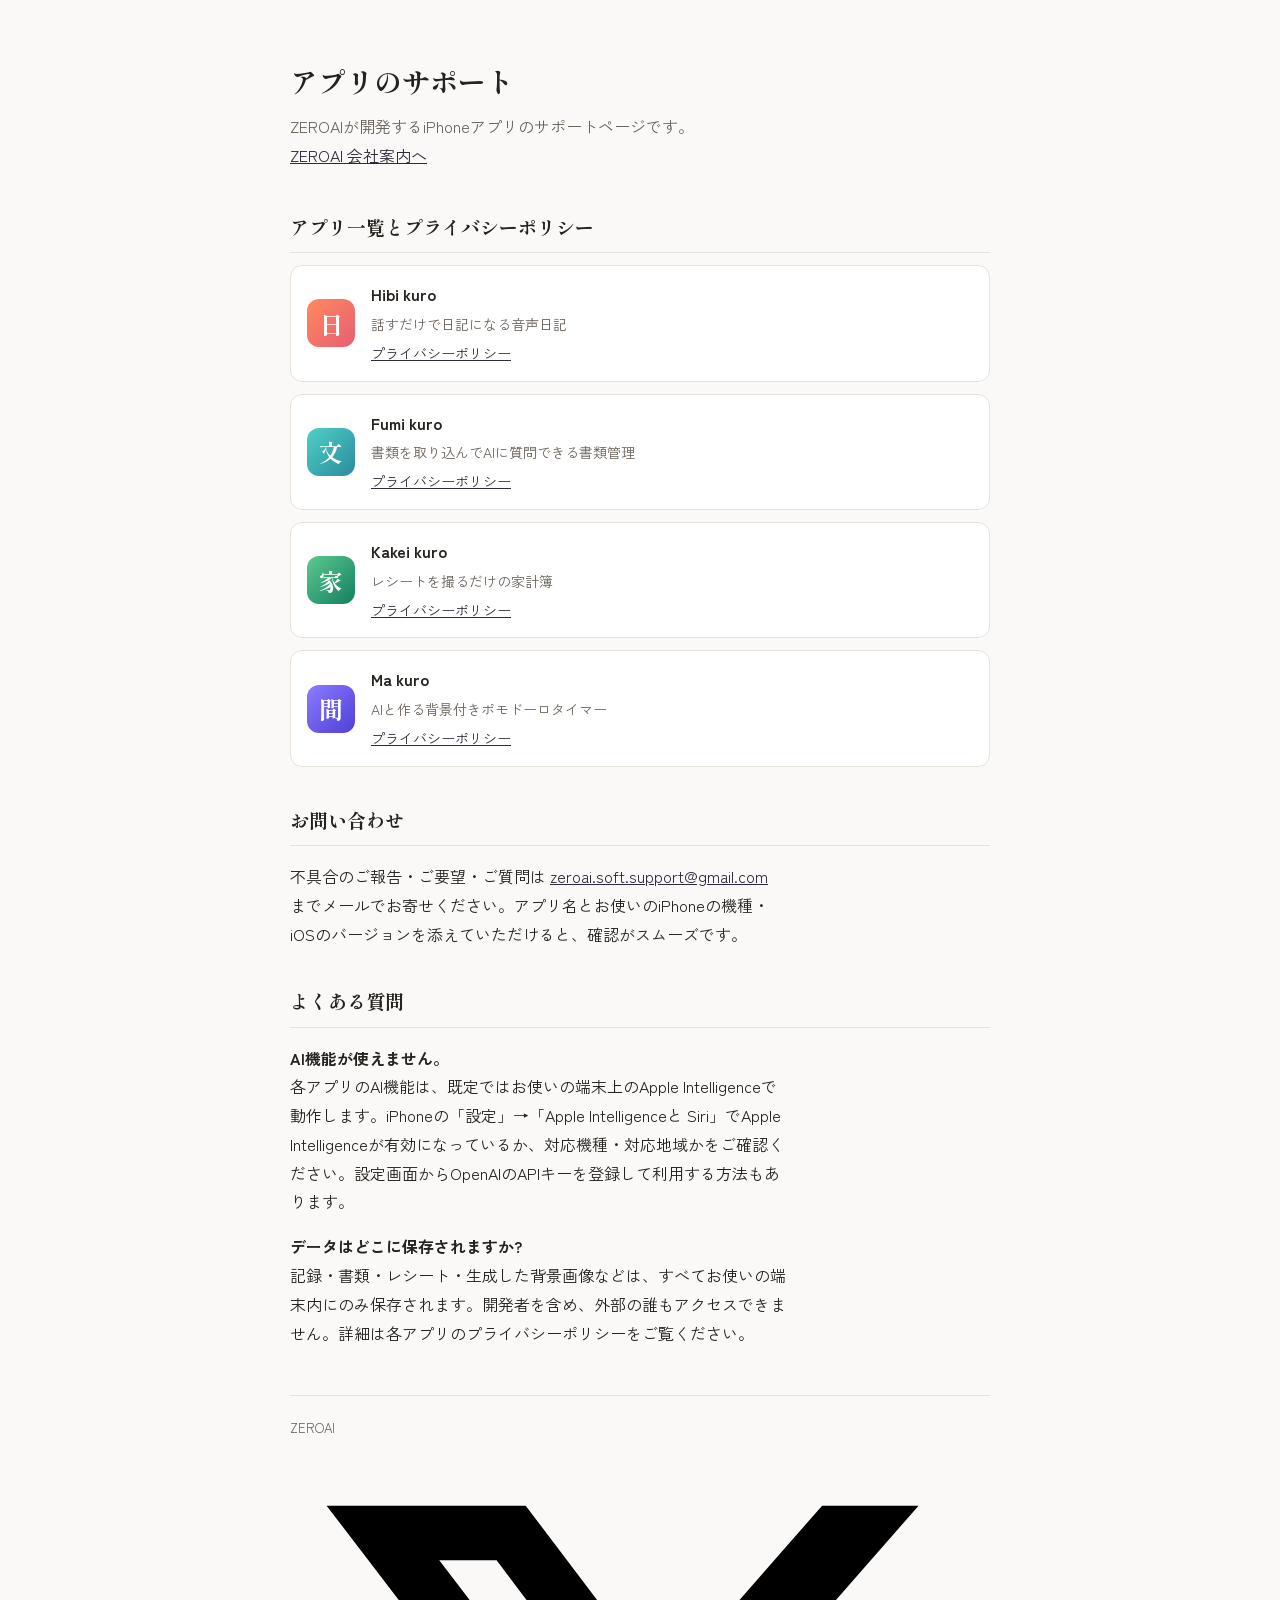
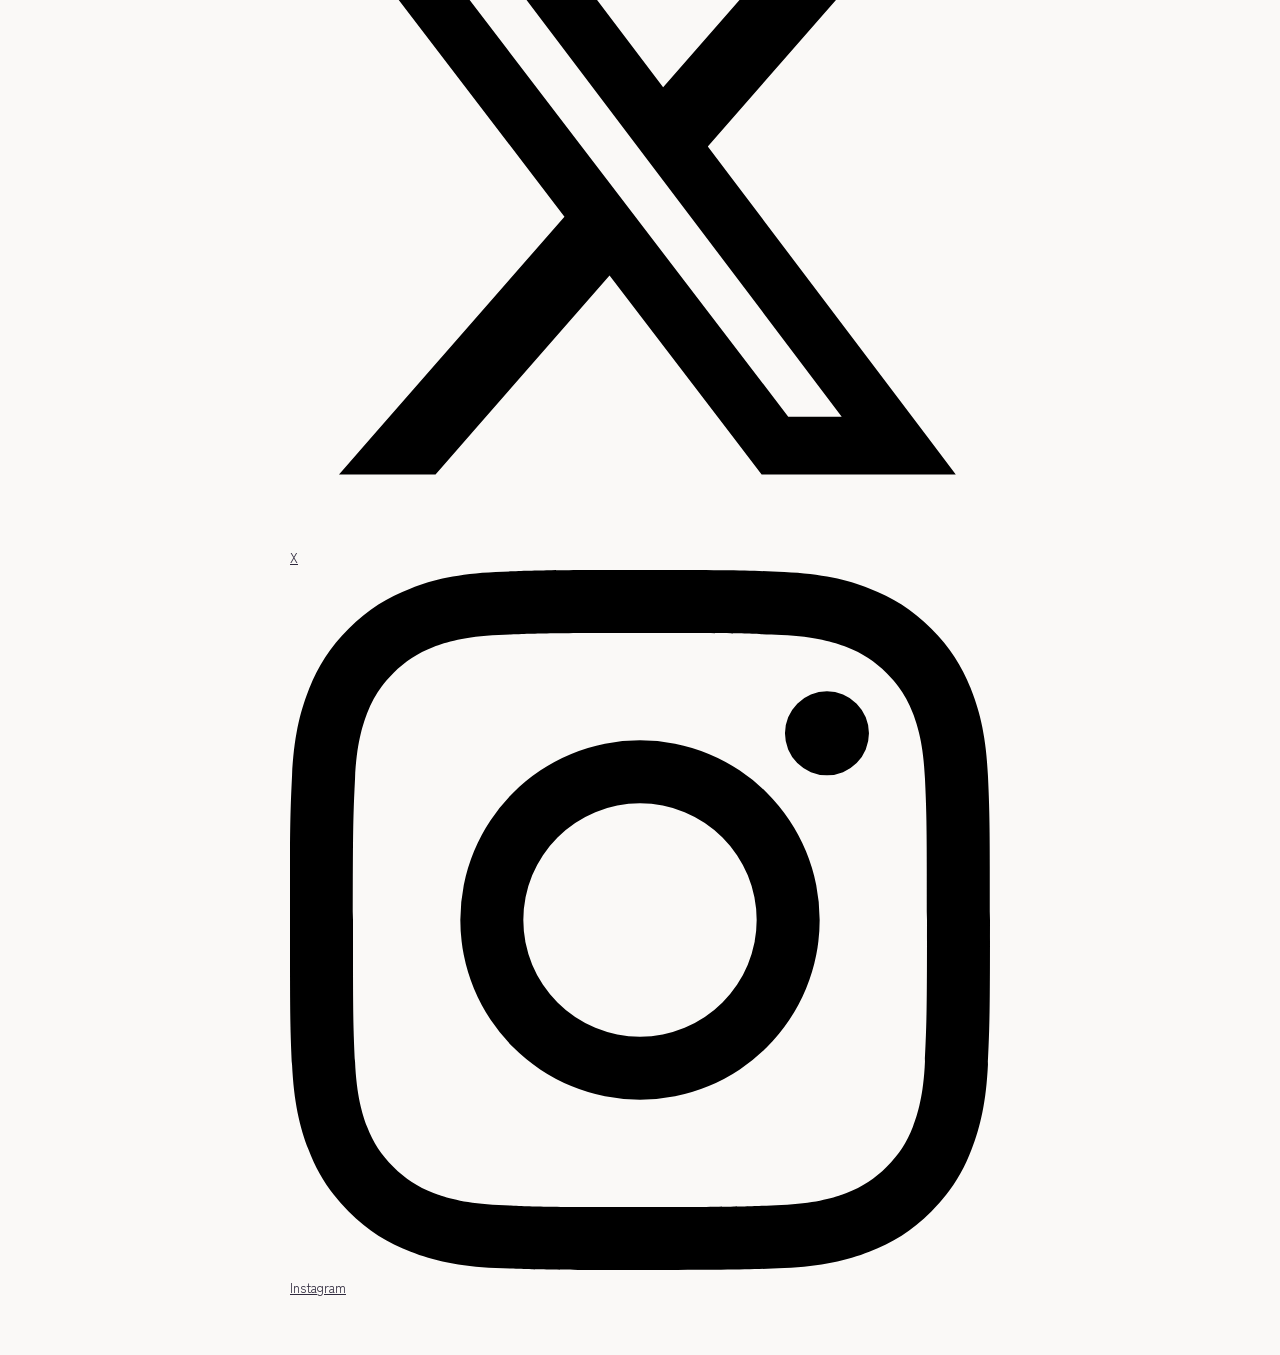
==== apps/index.html @ de8268ea "サイト: Instagram のハンドルを zeroaiinfo に修正 社名の綴り違い(zaro→zero)をオーナーが修正したため追随。  Co-Authored-By: Claude Opus " ====
<!DOCTYPE html>
<html lang="ja">
<head>
<meta charset="utf-8">
<meta name="viewport" content="width=device-width,initial-scale=1">
<title>ZEROAI アプリサポート</title>
<meta name="description" content="zeroaiが開発するiPhoneアプリ(Hibi / Fumi / Kakei / Ma)のサポートとプライバシーポリシー">
<link rel="stylesheet" href="https://fonts.googleapis.com/css2?family=Shippori+Mincho:wght@500;700&family=Zen+Kaku+Gothic+New:wght@400;500;700&display=swap">
<style>
  :root {
    --bg: #faf9f7; --surface: #fff; --text: #26231f; --muted: #6b645c; --border: #e6e1da; --accent: #2f2a3d;
  }
  @media (prefers-color-scheme: dark) {
    :root { --bg: #171512; --surface: #201d19; --text: #f0ebe4; --muted: #b3aaa0; --border: #37302a; --accent: #d8d0f5; }
  }
  * { box-sizing: border-box; }
  body { margin: 0; background: var(--bg); color: var(--text); font-family: "Zen Kaku Gothic New", "Hiragino Sans", sans-serif; line-height: 1.8; padding-inline: 20px; padding-block: 56px; }
  .page { max-width: 700px; margin-inline: auto; }
  h1 { font-family: "Shippori Mincho", serif; font-size: 28px; margin: 0 0 6px; }
  .lede { color: var(--muted); margin: 0 0 40px; }
  h2 { font-family: "Shippori Mincho", serif; font-size: 19px; margin: 36px 0 12px; padding-bottom: 8px; border-bottom: 1px solid var(--border); }
  .apps { display: grid; gap: 12px; }
  .app { display: flex; align-items: center; gap: 16px; background: var(--surface); border: 1px solid var(--border); border-radius: 12px; padding: 14px 16px; }
  .badge { flex: none; width: 48px; height: 48px; border-radius: 12px; display: flex; align-items: center; justify-content: center; color: #fff; font-family: "Shippori Mincho", serif; font-size: 24px; font-weight: 700; }
  .app strong { display: block; }
  .app span { color: var(--muted); font-size: 14px; }
  .app a { color: var(--accent); font-size: 14px; }
  p { max-width: 62ch; }
  a { color: var(--accent); }
  footer { margin-top: 48px; padding-top: 20px; border-top: 1px solid var(--border); color: var(--muted); font-size: 13px; }
</style>
</head>
<body>
<div class="page">
  <h1>アプリのサポート</h1>
  <p class="lede">ZEROAIが開発するiPhoneアプリのサポートページです。<br><a href="../">ZEROAI 会社案内へ</a></p>

  <h2>アプリ一覧とプライバシーポリシー</h2>
  <div class="apps">
    <div class="app"><div class="badge" style="background:linear-gradient(135deg,#ff8a5c,#e85d75)">日</div><div><strong>Hibi kuro</strong><span>話すだけで日記になる音声日記</span><br><a href="../hibi/privacy.html">プライバシーポリシー</a></div></div>
    <div class="app"><div class="badge" style="background:linear-gradient(135deg,#4fd1c5,#2b8a9e)">文</div><div><strong>Fumi kuro</strong><span>書類を取り込んでAIに質問できる書類管理</span><br><a href="../fumi/privacy.html">プライバシーポリシー</a></div></div>
    <div class="app"><div class="badge" style="background:linear-gradient(135deg,#5ec98f,#127f5f)">家</div><div><strong>Kakei kuro</strong><span>レシートを撮るだけの家計簿</span><br><a href="../kakei/privacy.html">プライバシーポリシー</a></div></div>
    <div class="app"><div class="badge" style="background:linear-gradient(135deg,#8b7cff,#4f3fd6)">間</div><div><strong>Ma kuro</strong><span>AIと作る背景付きポモドーロタイマー</span><br><a href="../ma/privacy.html">プライバシーポリシー</a></div></div>
  </div>

  <h2>お問い合わせ</h2>
  <p>不具合のご報告・ご要望・ご質問は <a href="mailto:zeroai.soft.support@gmail.com">zeroai.soft.support@gmail.com</a> までメールでお寄せください。アプリ名とお使いのiPhoneの機種・iOSのバージョンを添えていただけると、確認がスムーズです。</p>

  <h2>よくある質問</h2>
  <p><strong>AI機能が使えません。</strong><br>各アプリのAI機能は、既定ではお使いの端末上のApple Intelligenceで動作します。iPhoneの「設定」→「Apple Intelligenceと Siri」でApple Intelligenceが有効になっているか、対応機種・対応地域かをご確認ください。設定画面からOpenAIのAPIキーを登録して利用する方法もあります。</p>
  <p><strong>データはどこに保存されますか?</strong><br>記録・書類・レシート・生成した背景画像などは、すべてお使いの端末内にのみ保存されます。開発者を含め、外部の誰もアクセスできません。詳細は各アプリのプライバシーポリシーをご覧ください。</p>

  <footer class="site">
    <span>ZEROAI</span>
    <span class="social">
      <a href="https://x.com/ZEROAIWEB" target="_blank" rel="me noopener" aria-label="ZEROAI の X">
        <svg viewBox="0 0 24 24" aria-hidden="true"><path d="M18.244 2.25h3.308l-7.227 8.26 8.502 11.24H16.17l-5.214-6.817L4.99 21.75H1.68l7.73-8.835L1.254 2.25H8.08l4.713 6.231zm-1.161 17.52h1.833L7.084 4.126H5.117z"/></svg>
        X
      </a>
      <a href="https://www.instagram.com/zeroaiinfo/" target="_blank" rel="me noopener" aria-label="ZEROAI の Instagram">
        <svg viewBox="0 0 24 24" aria-hidden="true"><path d="M12 2.16c3.2 0 3.58.01 4.85.07 1.17.05 1.8.25 2.23.41.56.22.96.48 1.38.9.42.42.68.82.9 1.38.16.42.36 1.06.41 2.23.06 1.27.07 1.65.07 4.85s-.01 3.58-.07 4.85c-.05 1.17-.25 1.8-.41 2.23-.22.56-.48.96-.9 1.38-.42.42-.82.68-1.38.9-.42.16-1.06.36-2.23.41-1.27.06-1.65.07-4.85.07s-3.58-.01-4.85-.07c-1.17-.05-1.8-.25-2.23-.41-.56-.22-.96-.48-1.38-.9-.42-.42-.68-.82-.9-1.38-.16-.42-.36-1.06-.41-2.23C2.17 15.58 2.16 15.2 2.16 12s.01-3.58.07-4.85c.05-1.17.25-1.8.41-2.23.22-.56.48-.96.9-1.38.42-.42.82-.68 1.38-.9.42-.16 1.06-.36 2.23-.41C8.42 2.17 8.8 2.16 12 2.16M12 0C8.74 0 8.33.01 7.05.07 5.78.13 4.9.33 4.14.63c-.79.3-1.46.71-2.13 1.38C1.34 2.68.93 3.35.63 4.14.33 4.9.13 5.78.07 7.05.01 8.33 0 8.74 0 12s.01 3.67.07 4.95c.06 1.27.26 2.15.56 2.91.3.79.71 1.46 1.38 2.13.67.67 1.34 1.08 2.13 1.38.76.3 1.64.5 2.91.56C8.33 23.99 8.74 24 12 24s3.67-.01 4.95-.07c1.27-.06 2.15-.26 2.91-.56.79-.3 1.46-.71 2.13-1.38.67-.67 1.08-1.34 1.38-2.13.3-.76.5-1.64.56-2.91.06-1.28.07-1.69.07-4.95s-.01-3.67-.07-4.95c-.06-1.27-.26-2.15-.56-2.91-.3-.79-.71-1.46-1.38-2.13C21.32 1.34 20.65.93 19.86.63c-.76-.3-1.64-.5-2.91-.56C15.67.01 15.26 0 12 0m0 5.84a6.16 6.16 0 1 0 0 12.32 6.16 6.16 0 0 0 0-12.32m0 10.16a4 4 0 1 1 0-8 4 4 0 0 1 0 8m7.85-10.4a1.44 1.44 0 1 1-2.88 0 1.44 1.44 0 0 1 2.88 0"/></svg>
        Instagram
      </a>
    </span>
  </footer>
</div>
</body>
</html>
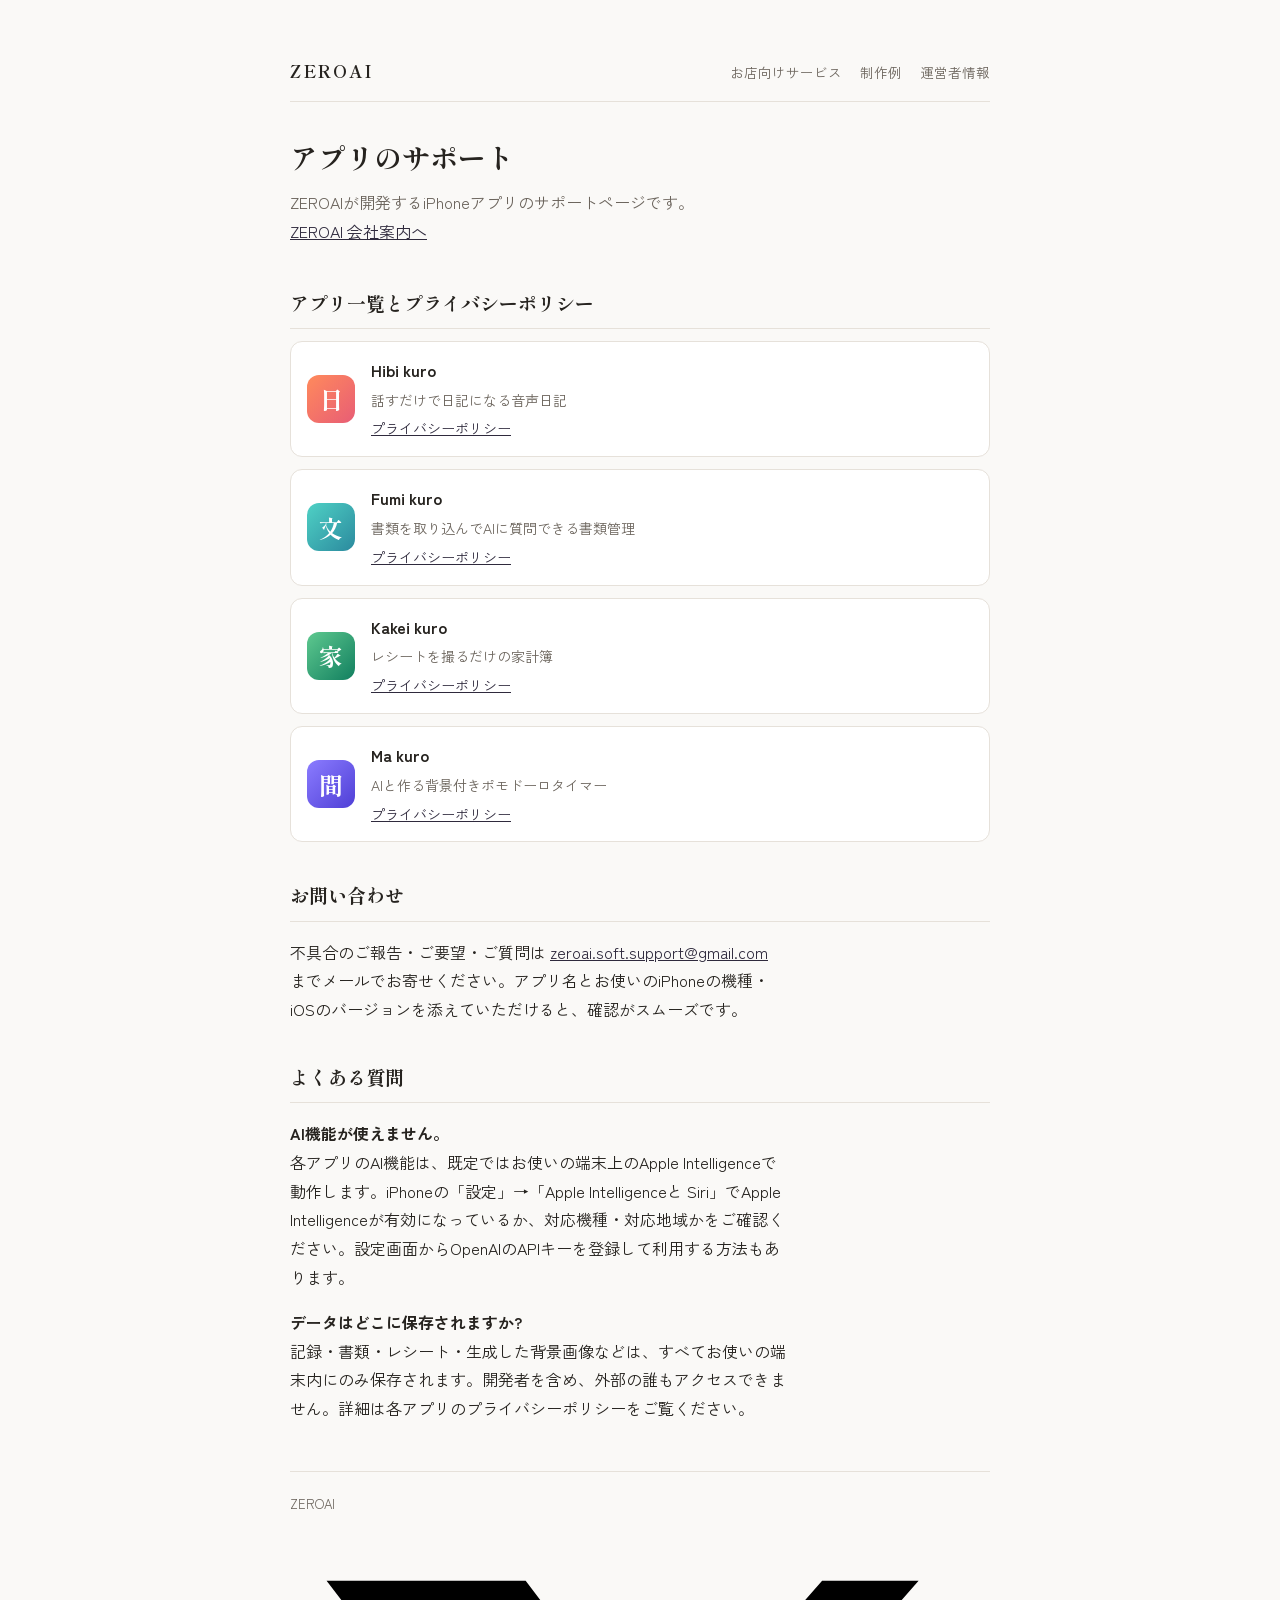
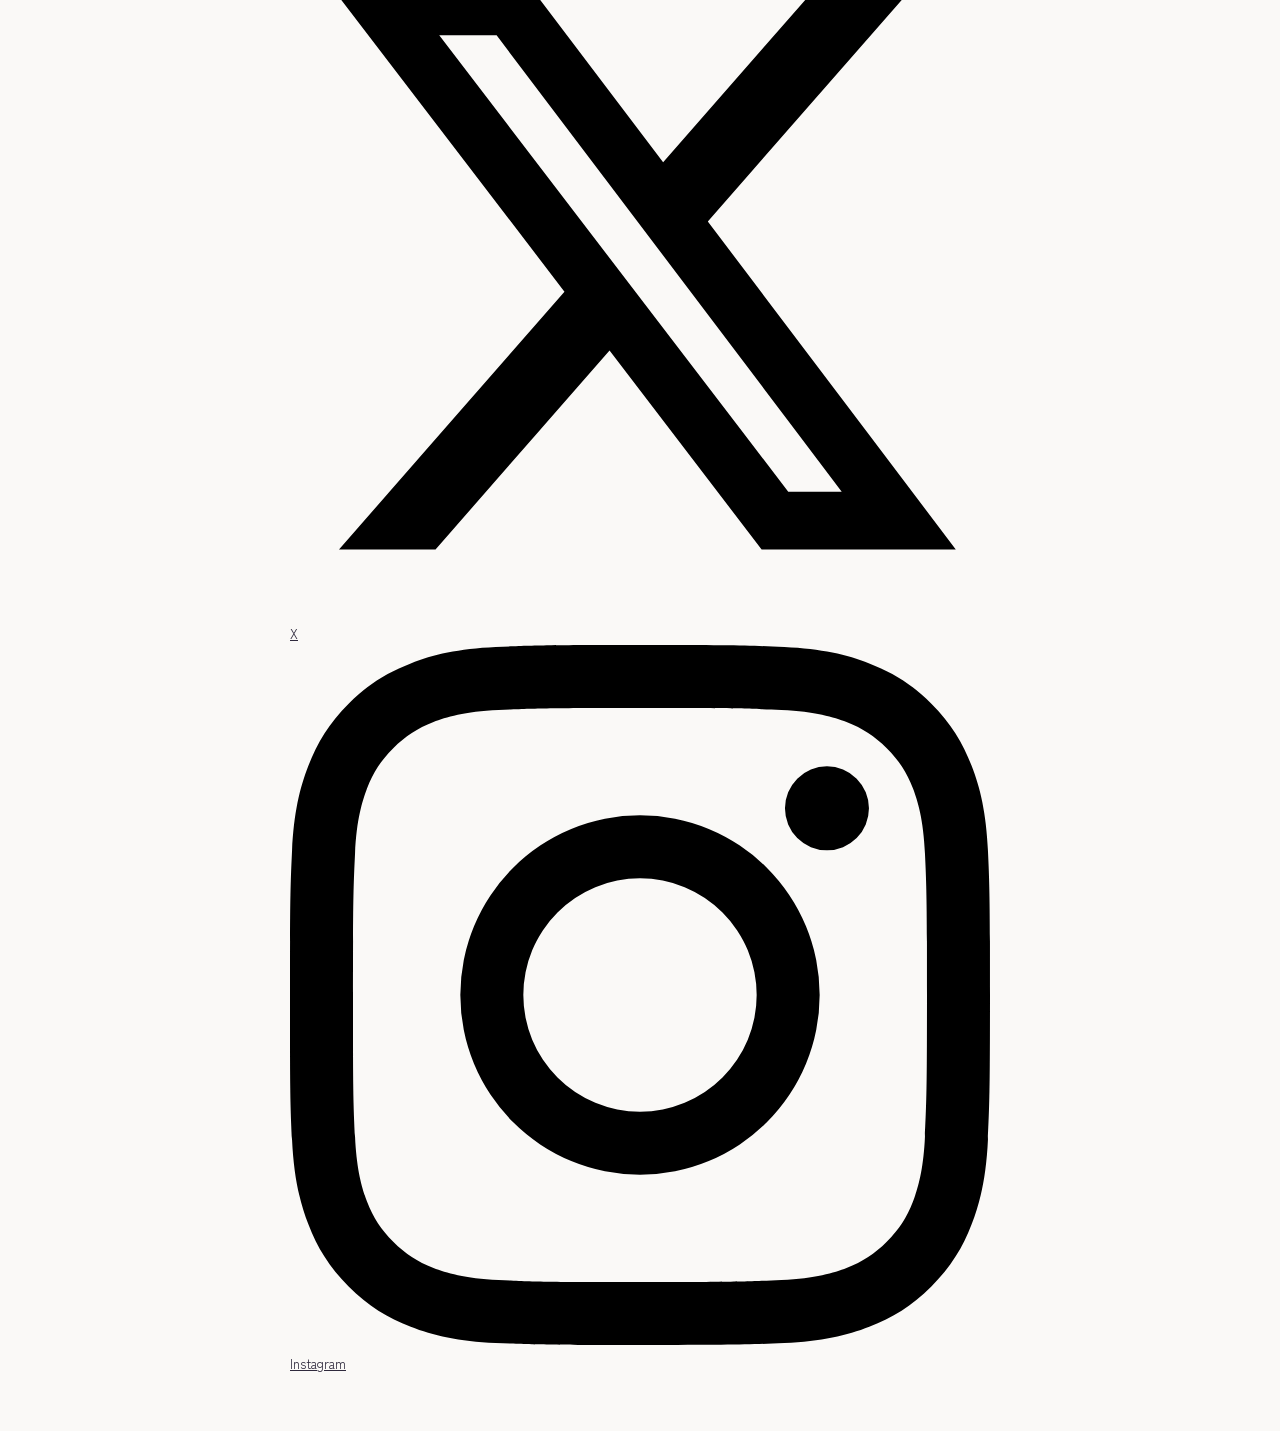
==== commit 35539239: "制作例のページを追加し、全ページに画像と導線を入れる 「ホームページを売る会社のサイトに画像が1枚も無い」というオーナー指摘への対応。  - /works/ を新設。架空のお店3例(美容室・便利屋・学" ====
--- a/apps/index.html
+++ b/apps/index.html
@@ -16,6 +16,13 @@
   * { box-sizing: border-box; }
   body { margin: 0; background: var(--bg); color: var(--text); font-family: "Zen Kaku Gothic New", "Hiragino Sans", sans-serif; line-height: 1.8; padding-inline: 20px; padding-block: 56px; }
   .page { max-width: 700px; margin-inline: auto; }
+  .topnav { display: flex; flex-wrap: wrap; gap: 6px 18px; align-items: baseline;
+            margin-bottom: 30px; padding-bottom: 14px; border-bottom: 1px solid var(--border); }
+  .topnav .brand { font-family: "Shippori Mincho", serif; font-weight: 700;
+                   font-size: 17px; letter-spacing: .1em; color: var(--text); text-decoration: none; }
+  .topnav a:not(.brand) { font-size: 13.5px; color: var(--muted); text-decoration: none; }
+  .topnav a:not(.brand):hover { color: var(--text); }
+  .topnav .sp { flex: 1; }
   h1 { font-family: "Shippori Mincho", serif; font-size: 28px; margin: 0 0 6px; }
   .lede { color: var(--muted); margin: 0 0 40px; }
   h2 { font-family: "Shippori Mincho", serif; font-size: 19px; margin: 36px 0 12px; padding-bottom: 8px; border-bottom: 1px solid var(--border); }
@@ -32,7 +39,14 @@
 </head>
 <body>
 <div class="page">
-  <h1>アプリのサポート</h1>
+  <nav class="topnav">
+    <a class="brand" href="../">ZEROAI</a>
+    <span class="sp"></span>
+    <a href="../meo/">お店向けサービス</a>
+    <a href="../works/">制作例</a>
+    <a href="../info/">運営者情報</a>
+  </nav>
+<h1>アプリのサポート</h1>
   <p class="lede">ZEROAIが開発するiPhoneアプリのサポートページです。<br><a href="../">ZEROAI 会社案内へ</a></p>
 
   <h2>アプリ一覧とプライバシーポリシー</h2>
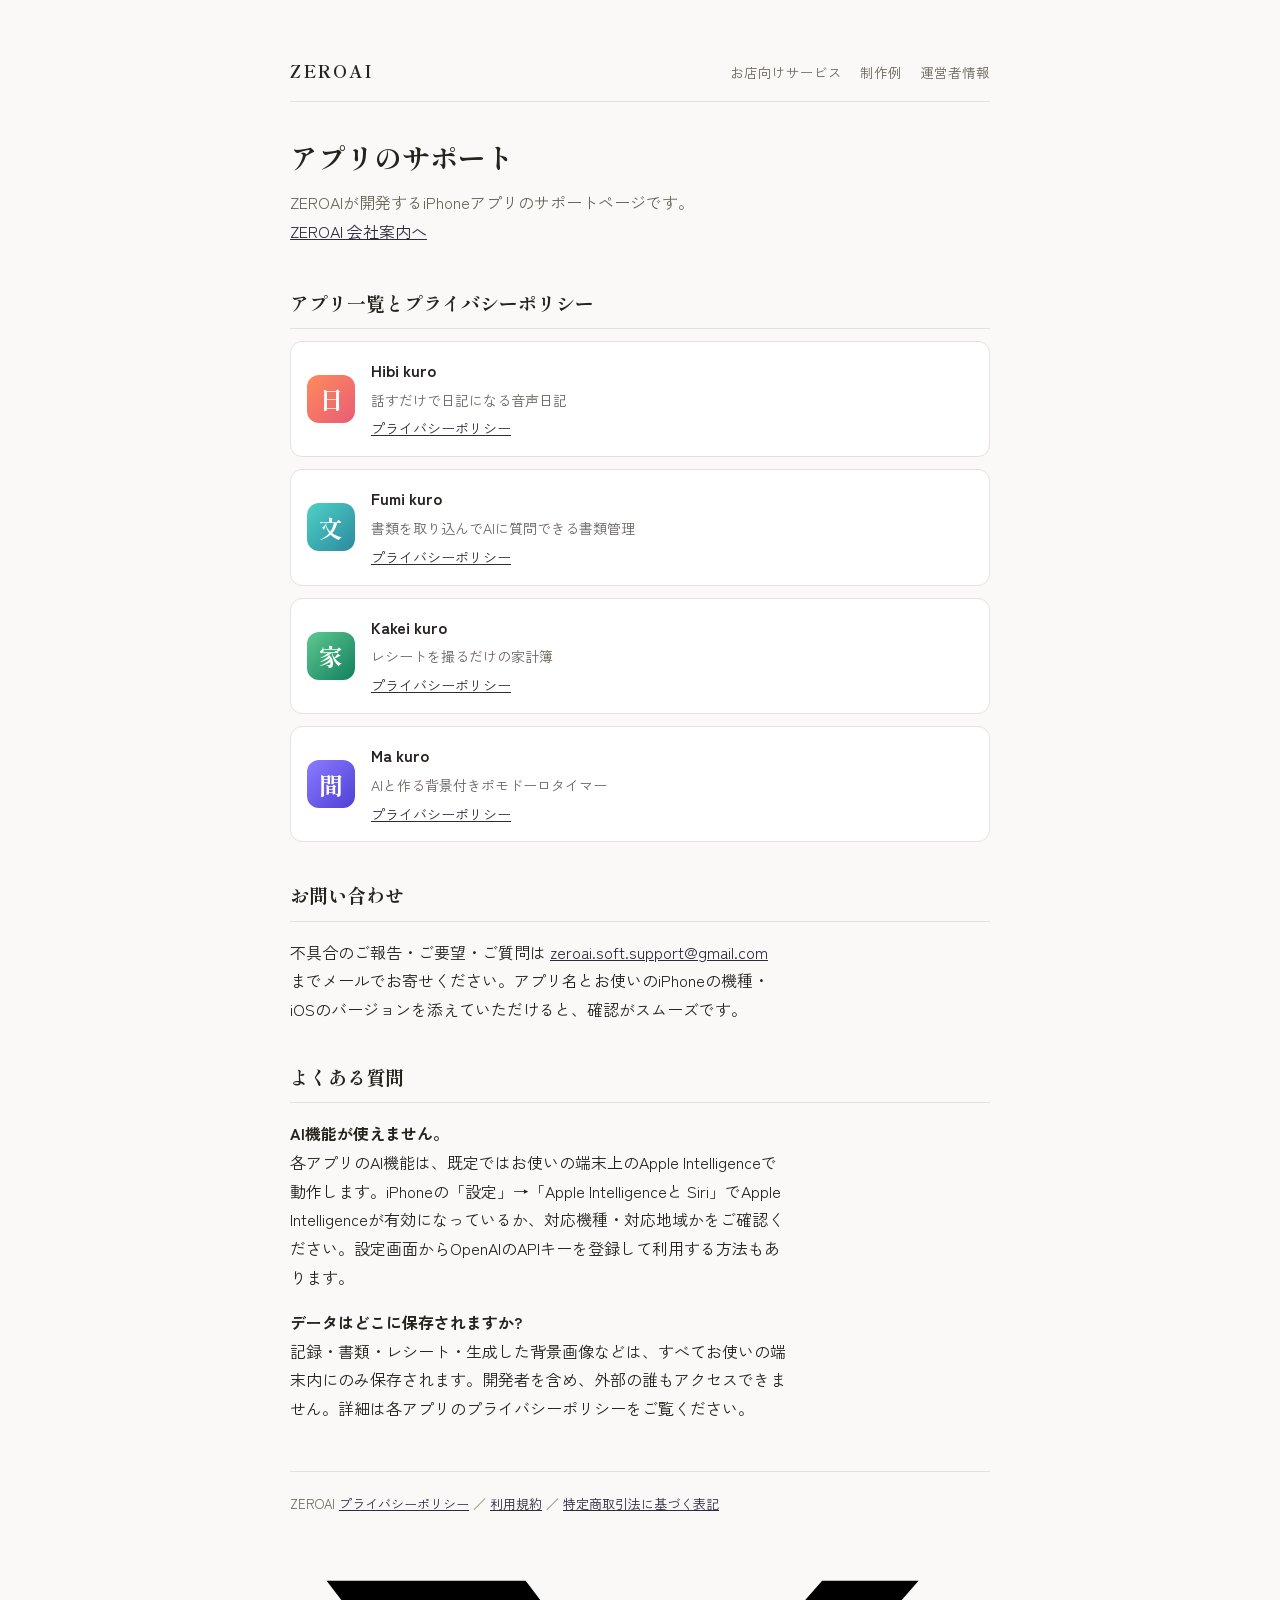
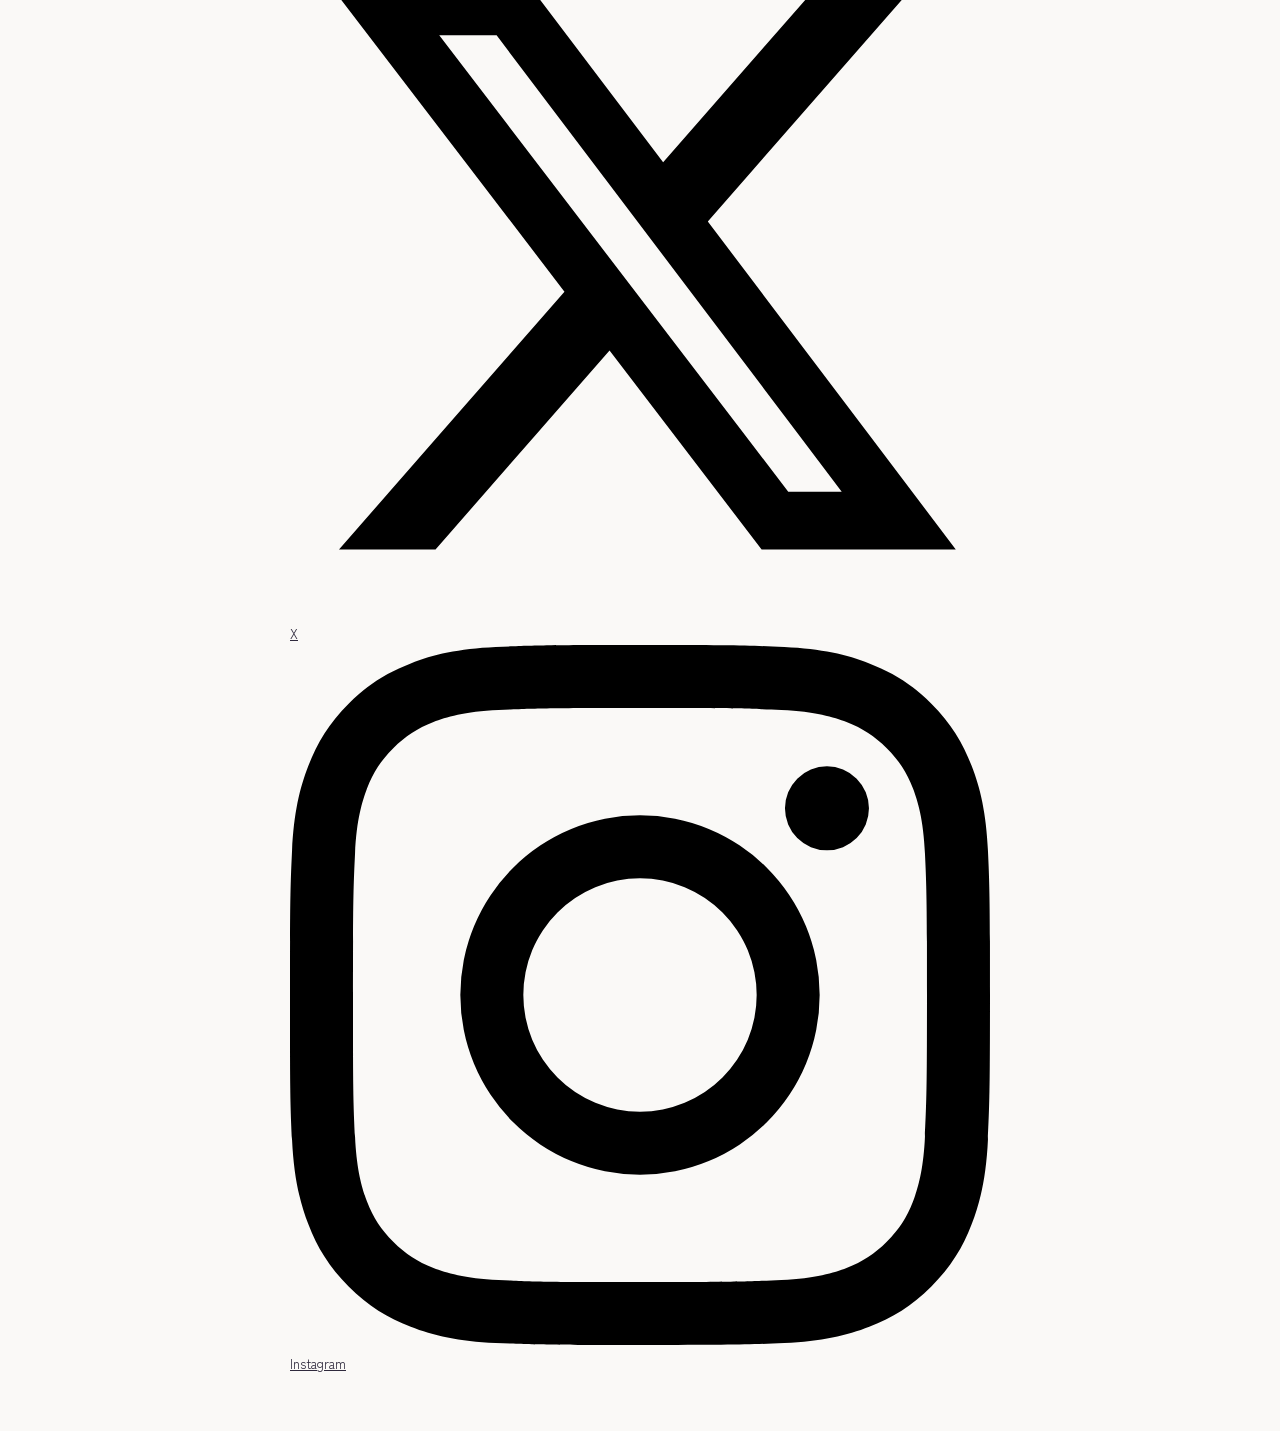
==== commit 8623ed66: "プライバシーポリシー・利用規約・特定商取引法に基づく表記を追加 Stripeの決済リンク開設に3つのURLが必要になったため。 MEO事業(お店向けサービス)についてはいずれも未整備だった。  - /" ====
--- a/apps/index.html
+++ b/apps/index.html
@@ -66,6 +66,7 @@
 
   <footer class="site">
     <span>ZEROAI</span>
+    <span><a href="../privacy/">プライバシーポリシー</a> ／ <a href="../terms/">利用規約</a> ／ <a href="../law/">特定商取引法に基づく表記</a></span>
     <span class="social">
       <a href="https://x.com/ZEROAIWEB" target="_blank" rel="me noopener" aria-label="ZEROAI の X">
         <svg viewBox="0 0 24 24" aria-hidden="true"><path d="M18.244 2.25h3.308l-7.227 8.26 8.502 11.24H16.17l-5.214-6.817L4.99 21.75H1.68l7.73-8.835L1.254 2.25H8.08l4.713 6.231zm-1.161 17.52h1.833L7.084 4.126H5.117z"/></svg>
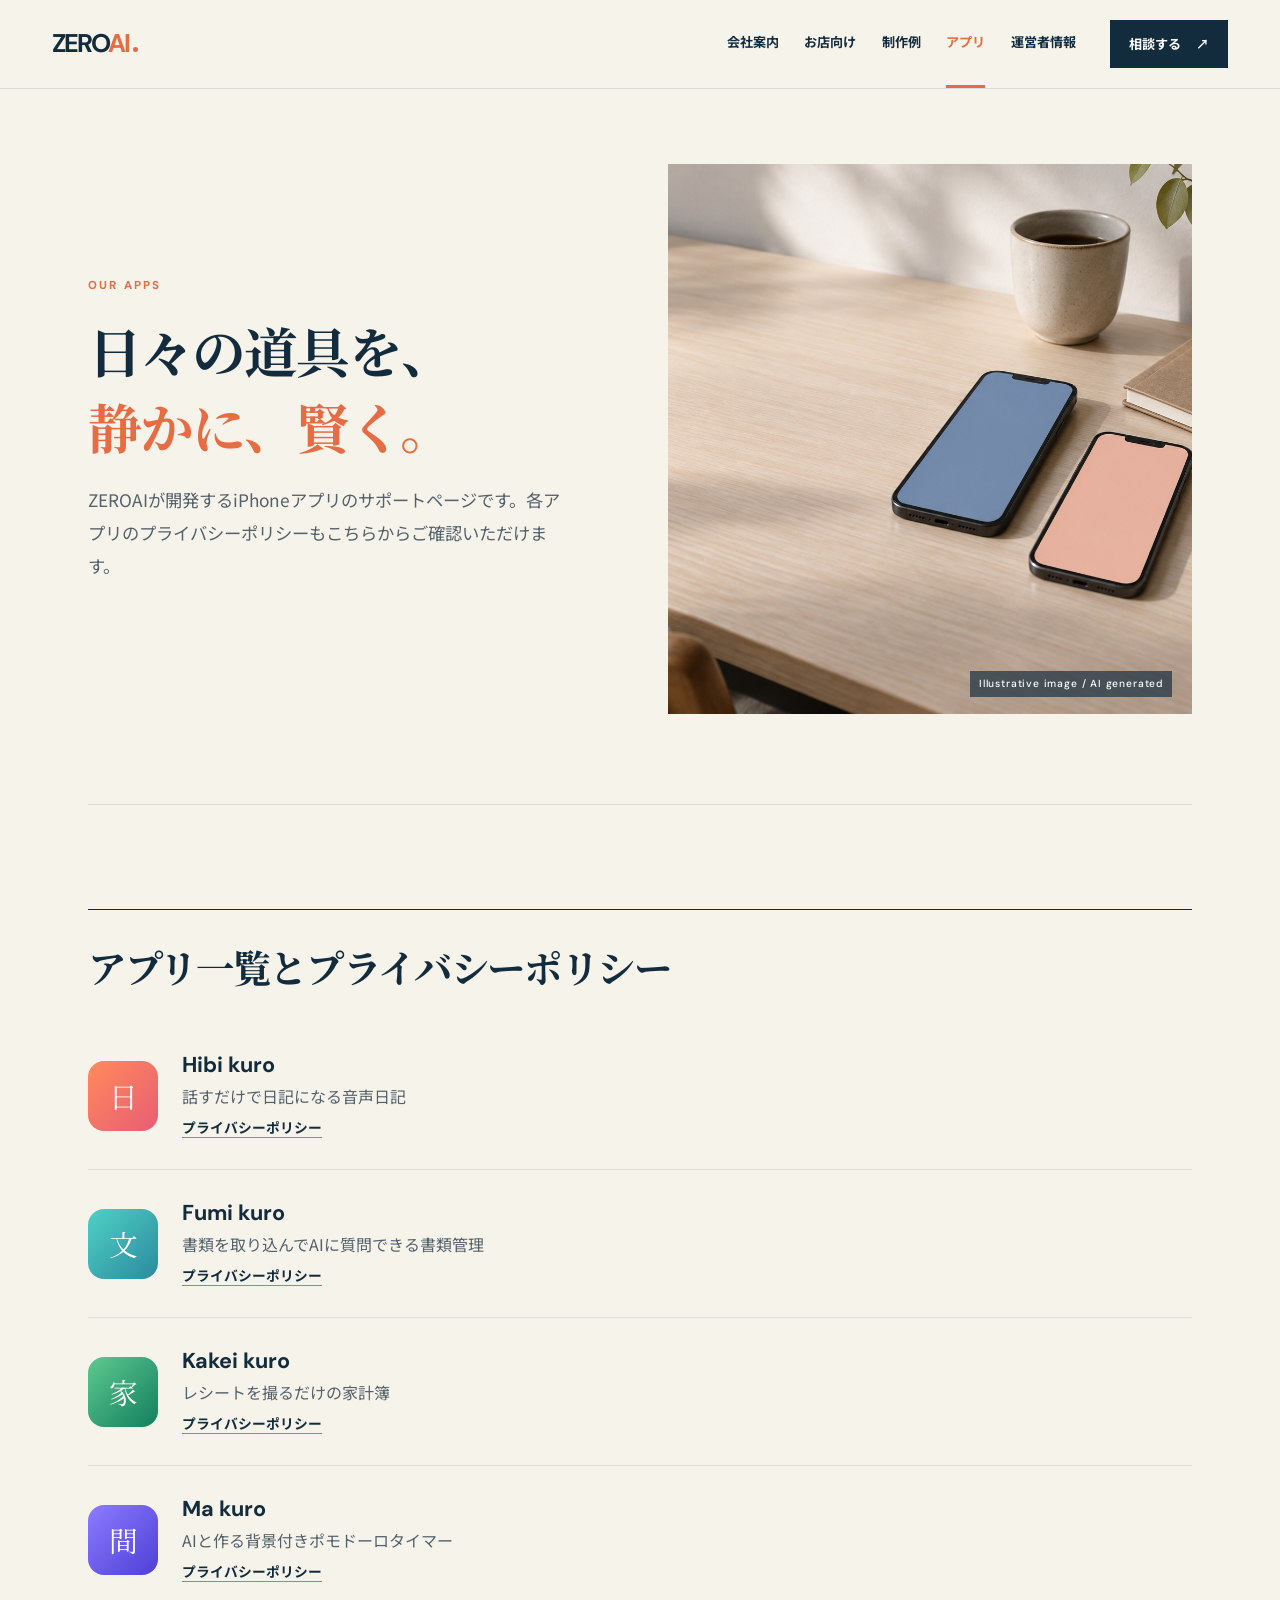
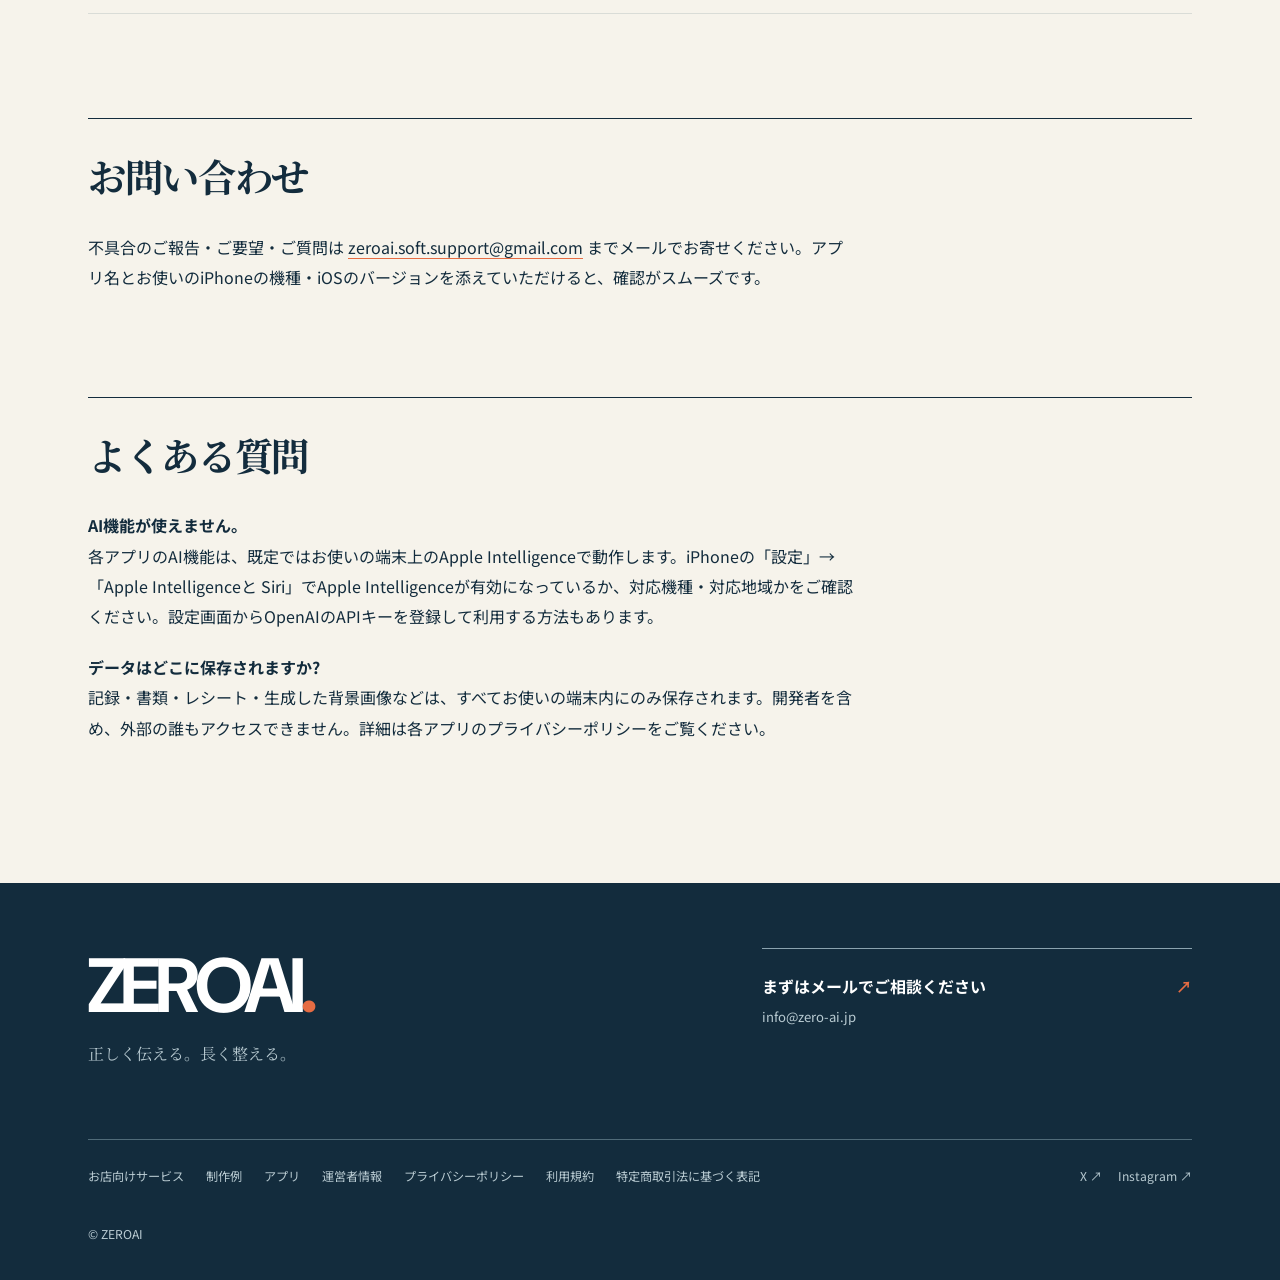
==== commit 100f9201: "サイトを全面差し替え(新デザイン) オーナーが採用した新デザイン一式に入れ替えた。 HTML12ページ・CSS1本・写真3枚を新規、制作例の6枚は据え置き。  - 特商法ページの「メールが難しい場合は" ====
--- a/apps/index.html
+++ b/apps/index.html
@@ -1,53 +1,7 @@
-<!DOCTYPE html>
-<html lang="ja">
-<head>
-<meta charset="utf-8">
-<meta name="viewport" content="width=device-width,initial-scale=1">
-<title>ZEROAI アプリサポート</title>
-<meta name="description" content="zeroaiが開発するiPhoneアプリ(Hibi / Fumi / Kakei / Ma)のサポートとプライバシーポリシー">
-<link rel="stylesheet" href="https://fonts.googleapis.com/css2?family=Shippori+Mincho:wght@500;700&family=Zen+Kaku+Gothic+New:wght@400;500;700&display=swap">
-<style>
-  :root {
-    --bg: #faf9f7; --surface: #fff; --text: #26231f; --muted: #6b645c; --border: #e6e1da; --accent: #2f2a3d;
-  }
-  @media (prefers-color-scheme: dark) {
-    :root { --bg: #171512; --surface: #201d19; --text: #f0ebe4; --muted: #b3aaa0; --border: #37302a; --accent: #d8d0f5; }
-  }
-  * { box-sizing: border-box; }
-  body { margin: 0; background: var(--bg); color: var(--text); font-family: "Zen Kaku Gothic New", "Hiragino Sans", sans-serif; line-height: 1.8; padding-inline: 20px; padding-block: 56px; }
-  .page { max-width: 700px; margin-inline: auto; }
-  .topnav { display: flex; flex-wrap: wrap; gap: 6px 18px; align-items: baseline;
-            margin-bottom: 30px; padding-bottom: 14px; border-bottom: 1px solid var(--border); }
-  .topnav .brand { font-family: "Shippori Mincho", serif; font-weight: 700;
-                   font-size: 17px; letter-spacing: .1em; color: var(--text); text-decoration: none; }
-  .topnav a:not(.brand) { font-size: 13.5px; color: var(--muted); text-decoration: none; }
-  .topnav a:not(.brand):hover { color: var(--text); }
-  .topnav .sp { flex: 1; }
-  h1 { font-family: "Shippori Mincho", serif; font-size: 28px; margin: 0 0 6px; }
-  .lede { color: var(--muted); margin: 0 0 40px; }
-  h2 { font-family: "Shippori Mincho", serif; font-size: 19px; margin: 36px 0 12px; padding-bottom: 8px; border-bottom: 1px solid var(--border); }
-  .apps { display: grid; gap: 12px; }
-  .app { display: flex; align-items: center; gap: 16px; background: var(--surface); border: 1px solid var(--border); border-radius: 12px; padding: 14px 16px; }
-  .badge { flex: none; width: 48px; height: 48px; border-radius: 12px; display: flex; align-items: center; justify-content: center; color: #fff; font-family: "Shippori Mincho", serif; font-size: 24px; font-weight: 700; }
-  .app strong { display: block; }
-  .app span { color: var(--muted); font-size: 14px; }
-  .app a { color: var(--accent); font-size: 14px; }
-  p { max-width: 62ch; }
-  a { color: var(--accent); }
-  footer { margin-top: 48px; padding-top: 20px; border-top: 1px solid var(--border); color: var(--muted); font-size: 13px; }
-</style>
-</head>
-<body>
-<div class="page">
-  <nav class="topnav">
-    <a class="brand" href="../">ZEROAI</a>
-    <span class="sp"></span>
-    <a href="../meo/">お店向けサービス</a>
-    <a href="../works/">制作例</a>
-    <a href="../info/">運営者情報</a>
-  </nav>
-<h1>アプリのサポート</h1>
-  <p class="lede">ZEROAIが開発するiPhoneアプリのサポートページです。<br><a href="../">ZEROAI 会社案内へ</a></p>
+<!doctype html>
+<html lang="ja"><head><meta charset="utf-8"><meta name="viewport" content="width=device-width,initial-scale=1"><title>ZEROAI アプリサポート</title><meta name="description" content="zeroaiが開発するiPhoneアプリ(Hibi / Fumi / Kakei / Ma)のサポートとプライバシーポリシー"><link rel="preconnect" href="https://fonts.googleapis.com"><link rel="preconnect" href="https://fonts.gstatic.com" crossorigin><link href="https://fonts.googleapis.com/css2?family=DM+Sans:wght@400;500;600;700&family=Noto+Sans+JP:wght@400;500;600;700&family=Noto+Serif+JP:wght@500;600;700&display=swap" rel="stylesheet"><link rel="stylesheet" href="../assets/site.css?v=20261002-stepsfix"></head><body class="page-apps"><header class="site-header"><div class="header-inner"><a class="wordmark" href="../index.html" aria-label="ZEROAI トップへ">ZERO<span>AI</span><i></i></a><nav class="desktop-nav" aria-label="主要ナビゲーション"><a href="../index.html">会社案内</a><a href="../meo/index.html">お店向け</a><a href="../works/index.html">制作例</a><a href="../apps/index.html" aria-current="page">アプリ</a><a href="../info/index.html">運営者情報</a></nav><a class="header-contact" href="mailto:info@zero-ai.jp">相談する <span aria-hidden="true">↗</span></a><details class="mobile-nav"><summary>メニュー <span aria-hidden="true">＋</span></summary><nav aria-label="モバイルナビゲーション"><a href="../index.html">会社案内</a><a href="../meo/index.html">お店向け</a><a href="../works/index.html">制作例</a><a href="../apps/index.html" aria-current="page">アプリ</a><a href="../info/index.html">運営者情報</a><a href="mailto:info@zero-ai.jp">お問い合わせ ↗</a></nav></details></div></header><main id="main" class="content-shell">
+  
+<section class="split-hero apps-hero" aria-labelledby="main-title"><div class="split-copy"><span class="eyebrow">OUR APPS</span><h1 id="main-title">日々の道具を、<br><em>静かに、賢く。</em></h1><p>ZEROAIが開発するiPhoneアプリのサポートページです。各アプリのプライバシーポリシーもこちらからご確認いただけます。</p></div><figure><img src="../assets/img/apps.jpg" alt="文字のないスマートフォンとノートを並べた生成画像" width="1536" height="1024"><figcaption>Illustrative image / AI generated</figcaption></figure></section>
 
   <h2>アプリ一覧とプライバシーポリシー</h2>
   <div class="apps">
@@ -64,20 +18,5 @@
   <p><strong>AI機能が使えません。</strong><br>各アプリのAI機能は、既定ではお使いの端末上のApple Intelligenceで動作します。iPhoneの「設定」→「Apple Intelligenceと Siri」でApple Intelligenceが有効になっているか、対応機種・対応地域かをご確認ください。設定画面からOpenAIのAPIキーを登録して利用する方法もあります。</p>
   <p><strong>データはどこに保存されますか?</strong><br>記録・書類・レシート・生成した背景画像などは、すべてお使いの端末内にのみ保存されます。開発者を含め、外部の誰もアクセスできません。詳細は各アプリのプライバシーポリシーをご覧ください。</p>
 
-  <footer class="site">
-    <span>ZEROAI</span>
-    <span><a href="../privacy/">プライバシーポリシー</a> ／ <a href="../terms/">利用規約</a> ／ <a href="../law/">特定商取引法に基づく表記</a></span>
-    <span class="social">
-      <a href="https://x.com/ZEROAIWEB" target="_blank" rel="me noopener" aria-label="ZEROAI の X">
-        <svg viewBox="0 0 24 24" aria-hidden="true"><path d="M18.244 2.25h3.308l-7.227 8.26 8.502 11.24H16.17l-5.214-6.817L4.99 21.75H1.68l7.73-8.835L1.254 2.25H8.08l4.713 6.231zm-1.161 17.52h1.833L7.084 4.126H5.117z"/></svg>
-        X
-      </a>
-      <a href="https://www.instagram.com/zeroaiinfo/" target="_blank" rel="me noopener" aria-label="ZEROAI の Instagram">
-        <svg viewBox="0 0 24 24" aria-hidden="true"><path d="M12 2.16c3.2 0 3.58.01 4.85.07 1.17.05 1.8.25 2.23.41.56.22.96.48 1.38.9.42.42.68.82.9 1.38.16.42.36 1.06.41 2.23.06 1.27.07 1.65.07 4.85s-.01 3.58-.07 4.85c-.05 1.17-.25 1.8-.41 2.23-.22.56-.48.96-.9 1.38-.42.42-.82.68-1.38.9-.42.16-1.06.36-2.23.41-1.27.06-1.65.07-4.85.07s-3.58-.01-4.85-.07c-1.17-.05-1.8-.25-2.23-.41-.56-.22-.96-.48-1.38-.9-.42-.42-.68-.82-.9-1.38-.16-.42-.36-1.06-.41-2.23C2.17 15.58 2.16 15.2 2.16 12s.01-3.58.07-4.85c.05-1.17.25-1.8.41-2.23.22-.56.48-.96.9-1.38.42-.42.82-.68 1.38-.9.42-.16 1.06-.36 2.23-.41C8.42 2.17 8.8 2.16 12 2.16M12 0C8.74 0 8.33.01 7.05.07 5.78.13 4.9.33 4.14.63c-.79.3-1.46.71-2.13 1.38C1.34 2.68.93 3.35.63 4.14.33 4.9.13 5.78.07 7.05.01 8.33 0 8.74 0 12s.01 3.67.07 4.95c.06 1.27.26 2.15.56 2.91.3.79.71 1.46 1.38 2.13.67.67 1.34 1.08 2.13 1.38.76.3 1.64.5 2.91.56C8.33 23.99 8.74 24 12 24s3.67-.01 4.95-.07c1.27-.06 2.15-.26 2.91-.56.79-.3 1.46-.71 2.13-1.38.67-.67 1.08-1.34 1.38-2.13.3-.76.5-1.64.56-2.91.06-1.28.07-1.69.07-4.95s-.01-3.67-.07-4.95c-.06-1.27-.26-2.15-.56-2.91-.3-.79-.71-1.46-1.38-2.13C21.32 1.34 20.65.93 19.86.63c-.76-.3-1.64-.5-2.91-.56C15.67.01 15.26 0 12 0m0 5.84a6.16 6.16 0 1 0 0 12.32 6.16 6.16 0 0 0 0-12.32m0 10.16a4 4 0 1 1 0-8 4 4 0 0 1 0 8m7.85-10.4a1.44 1.44 0 1 1-2.88 0 1.44 1.44 0 0 1 2.88 0"/></svg>
-        Instagram
-      </a>
-    </span>
-  </footer>
-</div>
-</body>
-</html>
+  
+</main><footer class="site-footer"><div class="footer-upper"><div><a class="footer-mark" href="../index.html">ZEROAI<span class="mark-dot">.</span></a><p>正しく伝える。長く整える。</p></div><a class="footer-mail" href="mailto:info@zero-ai.jp">まずはメールでご相談ください <span aria-hidden="true">↗</span><small>info@zero-ai.jp</small></a></div><div class="footer-lower"><nav aria-label="フッターナビゲーション"><a href="../meo/index.html">お店向けサービス</a><a href="../works/index.html">制作例</a><a href="../apps/index.html">アプリ</a><a href="../info/index.html">運営者情報</a><a href="../privacy/index.html">プライバシーポリシー</a><a href="../terms/index.html">利用規約</a><a href="../law/index.html">特定商取引法に基づく表記</a></nav><div class="footer-social"><a href="https://x.com/ZEROAIWEB" target="_blank" rel="me noopener">X ↗</a><a href="https://www.instagram.com/zeroaiinfo/" target="_blank" rel="me noopener">Instagram ↗</a></div><span class="copyright">© ZEROAI</span></div></footer></body></html>
--- a/assets/site.css
+++ b/assets/site.css
@@ -0,0 +1,19 @@
+:root{--ink:#132c3d;--ink-2:#18394e;--paper:#f6f3eb;--white:#fffefa;--orange:#e66c43;--orange-pale:#ffe9df;--muted:#53616a;--line:#d9dcd7;--max:1160px}
+*{box-sizing:border-box}html{scroll-behavior:smooth}body{margin:0;background:var(--paper);color:var(--ink);font:16px/1.9 "Noto Sans JP",sans-serif;-webkit-font-smoothing:antialiased}img{max-width:100%;height:auto}a{color:inherit}a:focus-visible,summary:focus-visible{outline:3px solid var(--orange);outline-offset:4px}p,li,dd{overflow-wrap:anywhere}h1,h2,h3{line-height:1.42;letter-spacing:-.035em}h1,h2{font-family:"Noto Serif JP",serif}h1{font-size:clamp(2.3rem,5vw,4.9rem)}h2{font-size:clamp(1.7rem,3vw,2.7rem)}h3{font-size:1.16rem}em{font-style:normal;color:var(--orange)}.eyebrow{display:block;color:var(--orange);font:700 .72rem/1.4 "DM Sans",sans-serif;letter-spacing:.19em;text-transform:uppercase}.mark{background:linear-gradient(transparent 68%,#f9cfb6 68%)}
+.site-header{background:var(--paper);border-bottom:1px solid var(--line);position:relative;z-index:10}.header-inner{max-width:calc(var(--max) + 72px);margin:auto;padding:0 28px;min-height:82px;display:flex;align-items:center;gap:34px}.wordmark,.footer-mark{font:700 1.6rem/1 "DM Sans",sans-serif;letter-spacing:-.075em;text-decoration:none;white-space:nowrap}.wordmark span{color:var(--orange)}.wordmark i{display:inline-block;width:5px;height:5px;background:var(--orange);border-radius:50%;margin-left:3px}.desktop-nav{display:flex;align-items:center;gap:clamp(13px,2vw,31px);margin-left:auto}.desktop-nav a,.header-contact{font-size:.82rem;font-weight:700;text-decoration:none;white-space:nowrap}.desktop-nav a{padding:30px 0;border-bottom:3px solid transparent}.desktop-nav a:hover,.desktop-nav a[aria-current]{color:var(--orange);border-color:var(--orange)}.header-contact{background:var(--ink);color:#fff;padding:12px 19px;transition:background .2s}.header-contact:hover{background:var(--orange)}.header-contact span{margin-left:12px}.mobile-nav{display:none}
+.content-shell{max-width:var(--max);margin:0 auto;padding:0 28px 120px}.content-shell>h1,.content-shell>.page-heading{margin:72px auto 20px}.content-shell>h1{max-width:900px}.content-shell>.lede{max-width:720px;font-size:1.15rem;color:var(--muted);line-height:1.85;margin:14px 0 56px}.content-shell>h2{border-top:1px solid var(--ink);padding-top:30px;margin:104px 0 28px}.content-shell>h3{margin:38px 0 12px}.content-shell>p,.content-shell>ul,.content-shell>ol{max-width:770px;margin:0 0 20px}.content-shell>ul,.content-shell>ol{padding-left:1.5em}.content-shell li{margin-bottom:10px}.content-shell .note{font-size:.88rem;color:var(--muted)}.content-shell a:not(.button):not(.cta):not(.open){text-underline-offset:4px;text-decoration-color:var(--orange)}.content-shell a:not(.button):not(.cta):not(.open):hover{color:var(--orange)}.content-shell>.panel{margin:26px 0 48px}.panel{background:var(--white);border:1px solid var(--line);padding:clamp(26px,4vw,50px)}.panel>h3:first-child{margin-top:0}.panel>:last-child{margin-bottom:0}.cards{display:grid;grid-template-columns:repeat(2,minmax(0,1fr));gap:20px;margin:28px 0 60px}.cards .panel{min-height:310px;display:flex;flex-direction:column}.cards .panel h3{font-family:"Noto Serif JP",serif;font-size:1.5rem;margin:0 0 12px}.cards .panel p:last-child{margin-top:auto}.cards a{font-weight:700}.cta,.button{display:inline-flex;align-items:center;justify-content:space-between;gap:28px;min-height:56px;padding:13px 23px;font-weight:700;text-decoration:none;line-height:1.4;transition:transform .2s,background .2s}.cta,.button-dark{background:var(--ink);color:#fff!important}.cta:hover,.button-dark:hover{background:var(--orange);transform:translateY(-2px)}.button-light{background:var(--white);color:var(--ink)}.button-light:hover{background:var(--orange-pale);transform:translateY(-2px)}
+.home-hero{background:var(--ink);color:white;margin:0 calc((min(var(--max),100vw) - 100vw)/2 - 28px) 90px;min-height:680px;display:grid;grid-template-columns:minmax(0,1fr) minmax(0,1fr);position:relative;overflow:hidden}.hero-copy{padding:clamp(44px,7vw,100px) clamp(28px,5vw,80px) 90px max(28px,calc((100vw - var(--max))/2 + 28px));position:relative;z-index:1}.hero-copy h1{margin:18px 0 26px;font-size:clamp(2.4rem,4.4vw,4.9rem);line-height:1.35;color:white;white-space:nowrap}.hero-copy>p{max-width:510px;color:#d9e4e8;font-size:1.04rem;line-height:2}.hero-actions{display:flex;flex-wrap:wrap;align-items:center;gap:20px;margin-top:34px}.text-link{font-weight:700;text-decoration:none;white-space:nowrap}.text-link span{margin-left:8px;color:var(--orange)}.hero-image{height:100%;min-height:600px;position:relative}.hero-image img{display:block;width:100%;height:100%;object-fit:cover;object-position:65% center}.hero-image:before{content:"";position:absolute;inset:0 auto 0 0;width:30%;background:linear-gradient(90deg,var(--ink),transparent);z-index:1}.image-caption,.split-hero figcaption{position:absolute;bottom:17px;right:20px;color:#fff;background:#132c3dab;font:500 .64rem/1.4 "DM Sans",sans-serif;letter-spacing:.08em;padding:6px 9px}.hero-index{position:absolute;bottom:25px;left:max(28px,calc((100vw - var(--max))/2 + 28px));font-size:.78rem;color:#8fa6b3;letter-spacing:.08em}.page-home .showcase{display:grid;grid-template-columns:1.2fr .8fr;align-items:center;gap:6%;margin:0 0 100px;padding:28px;background:#e8e9e2}.showcase img{width:100%;display:block;box-shadow:0 16px 38px #1d324524}.showcase figcaption{font-size:.93rem;line-height:1.9;color:var(--ink);max-width:320px}.showcase figcaption:before{content:"WORK 01 / SHOWCASE";display:block;color:var(--orange);font:700 .72rem "DM Sans",sans-serif;letter-spacing:.18em;margin-bottom:16px}.showcase a{display:block;margin-top:22px;font-weight:700}.page-home .content-shell>h2:nth-of-type(2){margin-top:115px}.page-home .content-shell>h3{font-family:"Noto Serif JP",serif;font-size:1.38rem;margin:38px 0 12px}.page-home .content-shell>h3+p{max-width:820px;padding-left:28px;border-left:2px solid var(--orange)}
+.split-hero{display:grid;grid-template-columns:minmax(0,1fr) minmax(0,1fr);gap:5%;align-items:center;padding:75px 0 90px;border-bottom:1px solid var(--line)}.split-copy h1{margin:18px 0 20px;font-size:clamp(2.3rem,4.2vw,4.4rem)}.split-copy p{max-width:480px;color:var(--muted);font-size:1.08rem}.split-copy .button{margin-top:22px}.split-hero figure{position:relative;margin:0}.split-hero img{display:block;width:100%;height:550px;object-fit:cover}.service-hero img{object-position:35% center}.apps-hero img{object-position:60% center}.page-heading{background:var(--ink);color:#fff;padding:60px clamp(28px,6vw,70px);margin-bottom:30px!important}.page-heading h1{margin:14px 0 0;font-size:clamp(2.2rem,4vw,4.1rem)}.page-works .content-shell>.lede{margin:28px 0 52px}.works{display:grid;gap:35px}.work{display:grid;grid-template-columns:minmax(0,1.13fr) minmax(0,.87fr);background:var(--white);border:1px solid var(--line);overflow:hidden;min-height:390px}.work:nth-child(even) .shots{order:2}.work .shots{background:#e5e8e7;position:relative;display:flex;align-items:center;padding:28px 45px}.work .shots img:first-child{display:block;width:90%;height:auto;box-shadow:0 20px 35px #20313f33}.work .shots .phone{position:absolute;display:block;width:22%;height:auto;max-height:80%;object-fit:contain;right:7%;bottom:7%;box-shadow:0 12px 20px #20313f44;border-radius:12px}.work .body{padding:clamp(28px,4vw,60px);display:flex;flex-direction:column;justify-content:center}.work .kind{font:700 .72rem "DM Sans",sans-serif;letter-spacing:.12em;color:var(--orange)}.work h3{font-family:"Noto Serif JP",serif;font-size:clamp(1.35rem,2vw,2rem);margin:15px 0}.work p{color:var(--muted)}.work .open{align-self:flex-start;margin-top:14px;border-bottom:2px solid var(--orange);font-weight:700;text-decoration:none;padding-bottom:5px}.work .open:hover{color:var(--orange)}
+.page-service .content-shell>ul:first-of-type{display:grid;grid-template-columns:repeat(2,minmax(0,1fr));gap:10px 20px;list-style:none;padding:0;max-width:none;margin:34px 0 32px}.page-service .content-shell>ul:first-of-type li{border:1px solid var(--line);background:var(--white);padding:20px 22px;margin:0;display:flex;gap:16px}.page-service .content-shell>ul:first-of-type li:before{content:"✓";color:var(--orange);font-weight:700}.page-service .content-shell>h3:not(.refuse h3){font-family:"Noto Serif JP",serif;font-size:1.35rem}.refuse{background:#f8ede7;border-color:#e2c9bd}.refuse h3{color:#a94329}.refuse ul{padding-left:1.2em}.price{display:flex;align-items:end;gap:24px 70px;flex-wrap:wrap;border-bottom:1px solid var(--line);padding-bottom:26px;margin-bottom:28px}.price>span{display:flex;flex-wrap:wrap;align-items:baseline;gap:9px}.amount{font:700 clamp(2.9rem,5vw,4.7rem)/1 "DM Sans",sans-serif;letter-spacing:-.06em;color:var(--ink)}.unit{font-size:.92rem;color:var(--muted)}.steps{list-style:none!important;counter-reset:step;padding:0!important;margin-top:36px!important}.steps li{counter-increment:step;display:grid;grid-template-columns:50px 1fr;column-gap:20px;align-items:start;padding:24px 0;border-top:1px solid var(--line);margin:0}.steps li:before{content:"0" counter(step);font:700 1.3rem "DM Sans",sans-serif;color:var(--orange)}
+.page-apps .app{display:flex;align-items:center;gap:24px;border-bottom:1px solid var(--line);padding:28px 0}.page-apps .app .badge{width:70px;height:70px;flex:none;display:grid;place-items:center;color:#fff;font-family:"Noto Serif JP",serif;font-size:1.8rem;border-radius:16px}.page-apps .app strong{font:700 1.35rem "DM Sans",sans-serif;display:block;line-height:1.4}.page-apps .app span{color:var(--muted)}.page-apps .app a{font-size:.86rem;font-weight:700}
+dl.facts{margin:30px 0 70px;max-width:880px;border-top:1px solid var(--line)}dl.facts div{display:grid;grid-template-columns:210px 1fr;border-bottom:1px solid var(--line);padding:18px 0;gap:20px}dl.facts dt{font-weight:700;color:var(--muted)}dl.facts dd{margin:0}.page-legal .content-shell,.page-info .content-shell{max-width:950px}.page-legal .content-shell>h1,.page-info .content-shell>h1{padding-bottom:32px;border-bottom:3px solid var(--orange)}.page-legal .content-shell>h2,.page-info .content-shell>h2{margin-top:64px;font-size:1.65rem}.page-legal .content-shell>p,.page-legal .content-shell>ul,.page-legal .content-shell>ol{max-width:820px}.app-policy-content{max-width:850px;margin:75px auto 0}.app-policy-content header.hero{display:flex;gap:20px;align-items:center;border-bottom:1px solid var(--line);padding-bottom:25px}.app-policy-content .badge{width:70px;height:70px;flex:none;display:grid;place-items:center;color:white;font-family:"Noto Serif JP",serif;font-size:2rem;border-radius:16px}.app-policy-content h1{font-size:clamp(2.2rem,4vw,3.7rem);margin:0;line-height:1.1}.app-policy-content .titles p{margin:4px 0 0;color:var(--muted)}.updated{font-size:.85rem;color:var(--muted);margin:18px 0 45px}.app-policy-content .lede{font-size:1.05rem;background:var(--white);padding:25px;border-left:4px solid var(--orange);margin:0 0 50px}.app-policy-content section{padding:28px 0;border-top:1px solid var(--line)}.app-policy-content .tag{display:inline-block;font-size:.78rem;font-weight:700;color:var(--orange);letter-spacing:.08em;margin-bottom:8px}.app-policy-content h2{font-size:1.45rem;margin:0 0 20px}.app-policy-content h3{margin:27px 0 8px}.app-policy-content p{margin:0 0 14px}.app-policy-content ul{padding-left:1.4em}.app-policy-content .fill{background:var(--orange-pale);padding:22px;margin:18px 0}.policy-end{font-size:.8rem;color:var(--muted);border-top:1px solid var(--line);padding-top:20px}
+.site-footer{background:var(--ink);color:#fff;padding:65px max(28px,calc((100vw - var(--max))/2 + 28px)) 34px}.footer-upper{display:flex;align-items:start;justify-content:space-between;gap:30px;padding-bottom:70px}.footer-mark{font-size:clamp(2.5rem,6vw,5.2rem)}.mark-dot{color:var(--orange)}.footer-upper p{font-family:"Noto Serif JP",serif;color:#b9cbd2;margin:14px 0 0}.footer-mail{width:min(430px,100%);padding:22px 0;border-top:1px solid #8ba3af;display:flex;justify-content:space-between;flex-wrap:wrap;gap:4px;font-weight:700;text-decoration:none}.footer-mail span{color:var(--orange)}.footer-mail small{display:block;width:100%;color:#b9cbd2;font-size:.82rem;font-weight:400}.footer-lower{border-top:1px solid #506b79;padding-top:25px;display:flex;flex-wrap:wrap;align-items:start;justify-content:space-between;gap:20px;color:#b9cbd2;font-size:.76rem}.footer-lower nav{display:flex;gap:10px 22px;flex-wrap:wrap;max-width:760px}.footer-lower a{text-decoration:none}.footer-lower a:hover{color:#fff}.footer-social{display:flex;gap:16px}.copyright{width:100%;margin-top:15px}
+@media(max-width:980px){.desktop-nav,.header-contact{display:none}.header-inner{min-height:70px}.mobile-nav{display:block;margin-left:auto;position:relative}.mobile-nav summary{cursor:pointer;list-style:none;font-size:.87rem;font-weight:700;padding:14px 0}.mobile-nav summary::-webkit-details-marker{display:none}.mobile-nav summary span{color:var(--orange);margin-left:8px}.mobile-nav nav{position:absolute;right:-28px;top:100%;width:min(330px,100vw);background:var(--white);box-shadow:0 20px 35px #142c3e24;padding:14px;display:grid}.mobile-nav nav a{text-decoration:none;padding:11px 12px;border-bottom:1px solid var(--line);font-weight:700}.home-hero{grid-template-columns:1fr;min-height:0}.hero-copy{padding:60px 28px 32px}.hero-copy h1{white-space:normal}.hero-image{height:320px;min-height:0}.hero-image:before{display:none}.hero-index{display:none}.split-hero{gap:4%;padding:50px 0}.split-hero img{height:400px}.work{grid-template-columns:1fr}.work:nth-child(even) .shots{order:0}.work .shots{min-height:350px}.footer-upper{padding-bottom:50px}}
+@media(max-width:680px){body{font-size:16px}.content-shell{padding:0 20px 80px}.header-inner{padding:0 20px}.mobile-nav nav{right:-20px}.home-hero{margin:0 -20px 60px}.hero-copy{padding:46px 24px 24px}.hero-copy h1{font-size:clamp(2.2rem,9vw,3.35rem)}.hero-copy>p{font-size:1rem}.hero-actions{gap:15px}.hero-image{height:270px}.page-home .showcase{display:block;margin:0 -4px 60px;padding:20px}.showcase figcaption{padding:20px 6px 0}.content-shell>h2{margin-top:72px;padding-top:24px}.content-shell>h1,.content-shell>.page-heading{margin-top:43px}.content-shell>.lede{margin-bottom:36px;font-size:1.03rem}.cards{grid-template-columns:1fr}.cards .panel{min-height:0}.panel{padding:25px 22px}.split-hero{display:flex;flex-direction:column;align-items:stretch;padding:44px 0 45px}.split-copy h1{font-size:clamp(2.2rem,9vw,3.3rem)}.split-hero figure{margin-top:35px}.split-hero img{height:280px}.page-heading{padding:42px 24px}.page-heading h1{font-size:clamp(2.1rem,8vw,3.25rem)}.work .shots{min-height:220px;padding:20px 28px}.work .body{padding:28px 24px}.work .shots .phone{right:6%}.page-service .content-shell>ul:first-of-type{grid-template-columns:1fr}.price{gap:18px}.price>span{width:100%}.steps li{grid-template-columns:42px 1fr;gap:12px}.page-apps .app{gap:14px}.page-apps .app .badge{height:56px;width:56px;font-size:1.4rem}dl.facts div{grid-template-columns:1fr;gap:2px}.app-policy-content{margin-top:42px}.app-policy-content .badge{width:56px;height:56px;font-size:1.5rem}.app-policy-content .lede{padding:20px}.site-footer{padding:55px 20px 30px}.footer-upper{display:block}.footer-mail{margin-top:40px}.footer-lower nav{display:grid;grid-template-columns:repeat(2,minmax(0,1fr));width:100%}.footer-social{margin-top:16px}}
+@media(prefers-reduced-motion:reduce){html{scroll-behavior:auto}*{transition:none!important}}
+
+/* Steps keep each heading and its sentence in one text column. */
+.steps li{display:block;position:relative;padding:24px 0 24px 72px}
+.steps li::before{position:absolute;left:0;top:24px}
+.steps li strong{display:block;margin-bottom:4px}
+@media(max-width:680px){.steps li{padding-left:56px}.steps li::before{top:24px}}
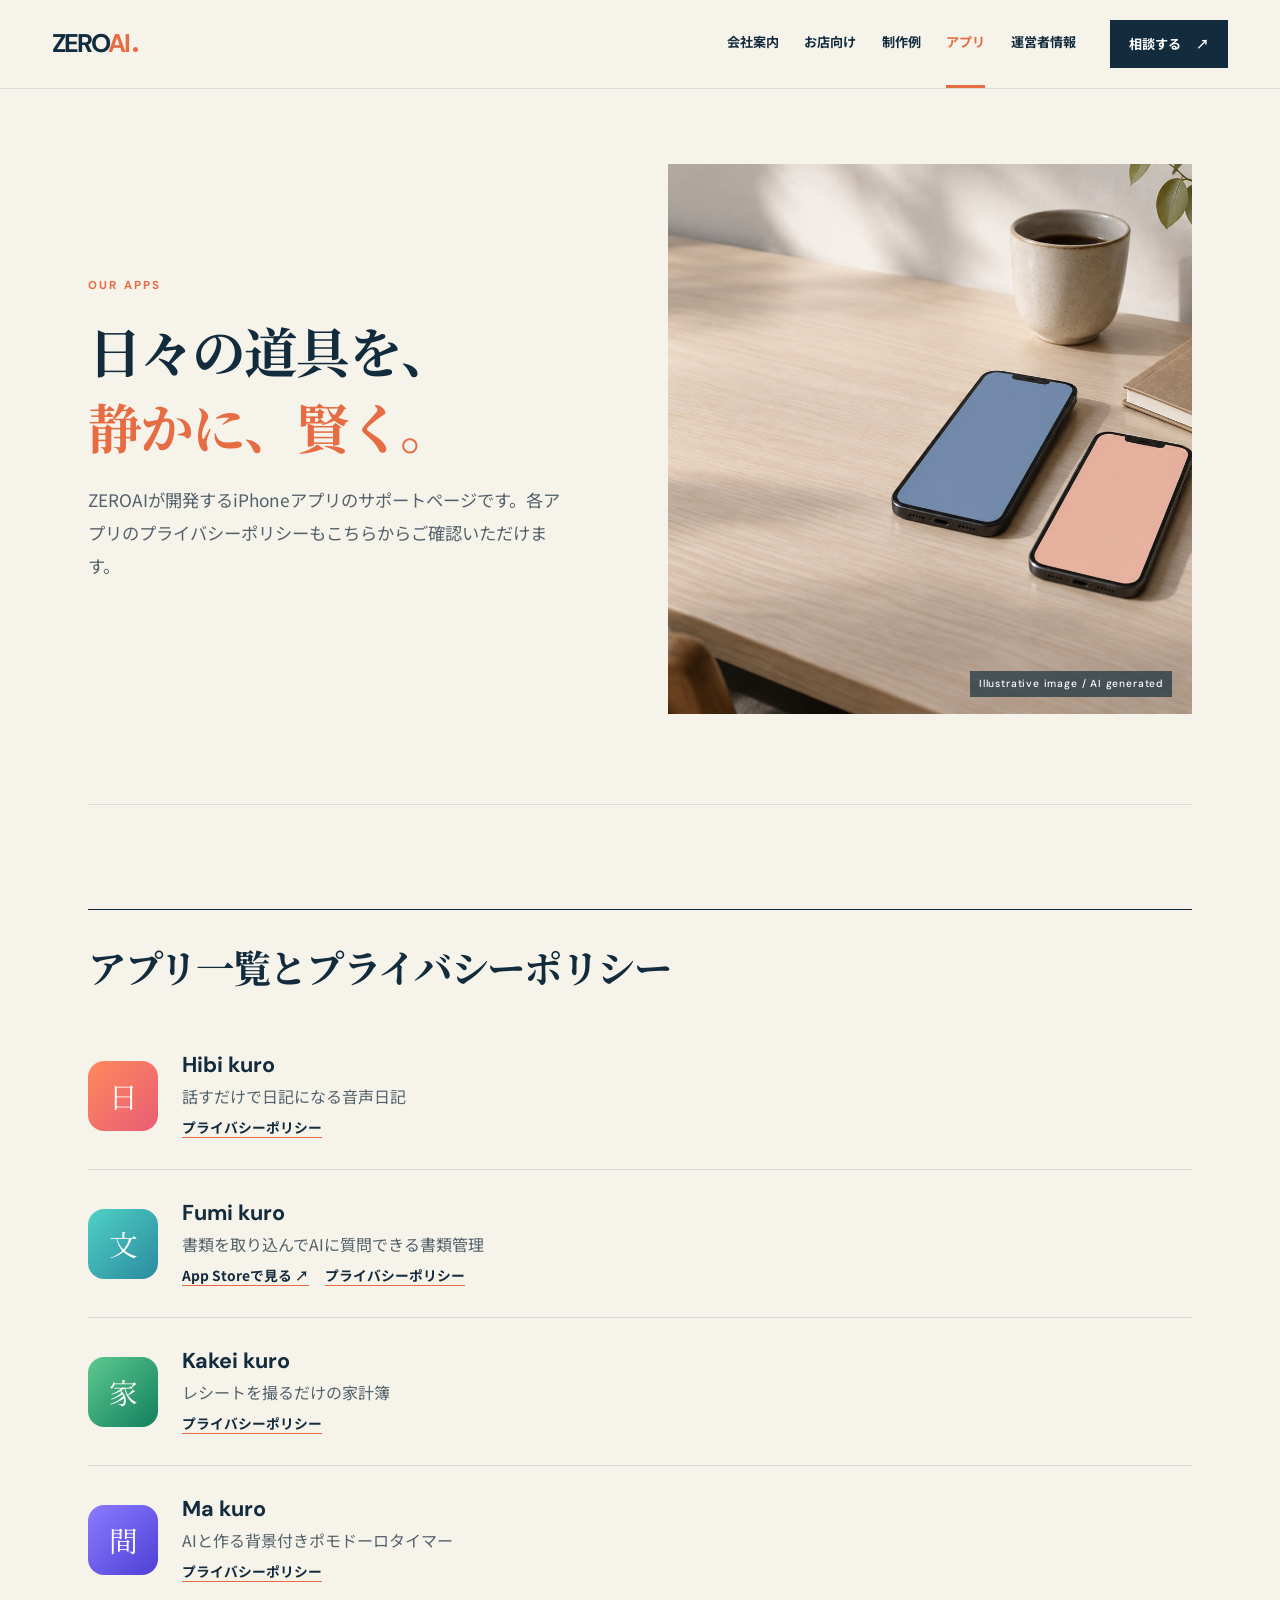
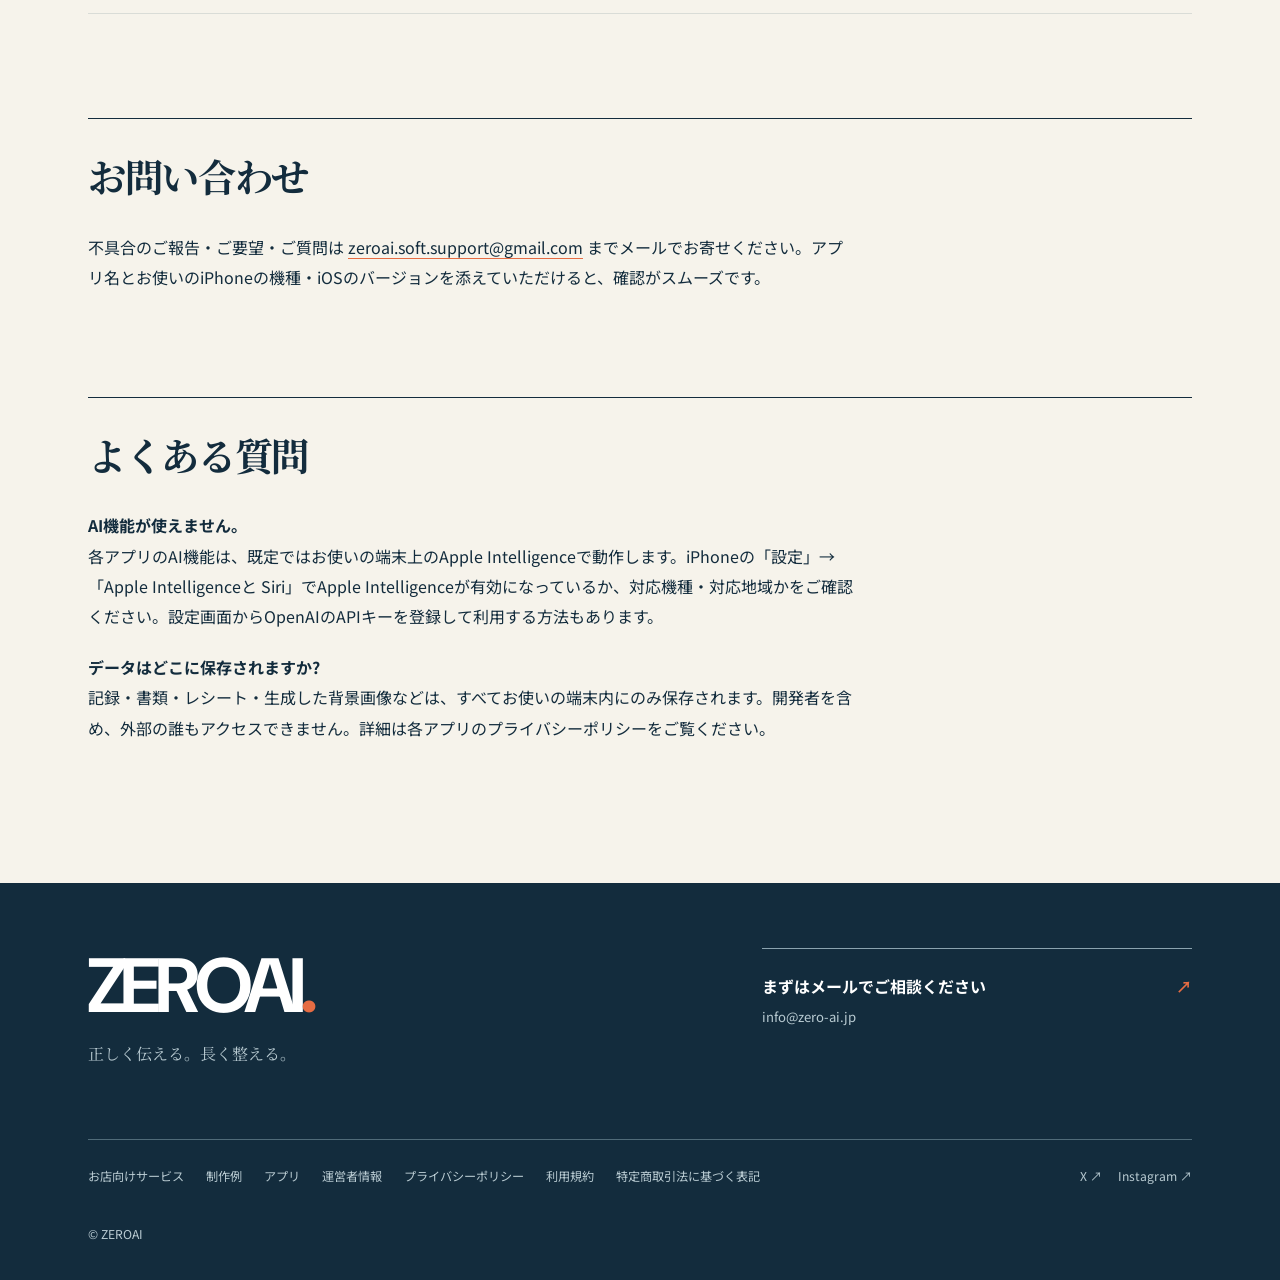
==== commit 85de83f5: "アプリページにFumi kuroのApp Storeリンクを追加 2026-10-02、Fumi kuro(App ID 6813400986)が審査を通り、 手動リリースして READY_FOR_S" ====
--- a/apps/index.html
+++ b/apps/index.html
@@ -6,7 +6,7 @@
   <h2>アプリ一覧とプライバシーポリシー</h2>
   <div class="apps">
     <div class="app"><div class="badge" style="background:linear-gradient(135deg,#ff8a5c,#e85d75)">日</div><div><strong>Hibi kuro</strong><span>話すだけで日記になる音声日記</span><br><a href="../hibi/privacy.html">プライバシーポリシー</a></div></div>
-    <div class="app"><div class="badge" style="background:linear-gradient(135deg,#4fd1c5,#2b8a9e)">文</div><div><strong>Fumi kuro</strong><span>書類を取り込んでAIに質問できる書類管理</span><br><a href="../fumi/privacy.html">プライバシーポリシー</a></div></div>
+    <div class="app"><div class="badge" style="background:linear-gradient(135deg,#4fd1c5,#2b8a9e)">文</div><div><strong>Fumi kuro</strong><span>書類を取り込んでAIに質問できる書類管理</span><br><a href="https://apps.apple.com/jp/app/fumi-kuro/id6813400986">App Storeで見る ↗</a>　<a href="../fumi/privacy.html">プライバシーポリシー</a></div></div>
     <div class="app"><div class="badge" style="background:linear-gradient(135deg,#5ec98f,#127f5f)">家</div><div><strong>Kakei kuro</strong><span>レシートを撮るだけの家計簿</span><br><a href="../kakei/privacy.html">プライバシーポリシー</a></div></div>
     <div class="app"><div class="badge" style="background:linear-gradient(135deg,#8b7cff,#4f3fd6)">間</div><div><strong>Ma kuro</strong><span>AIと作る背景付きポモドーロタイマー</span><br><a href="../ma/privacy.html">プライバシーポリシー</a></div></div>
   </div>
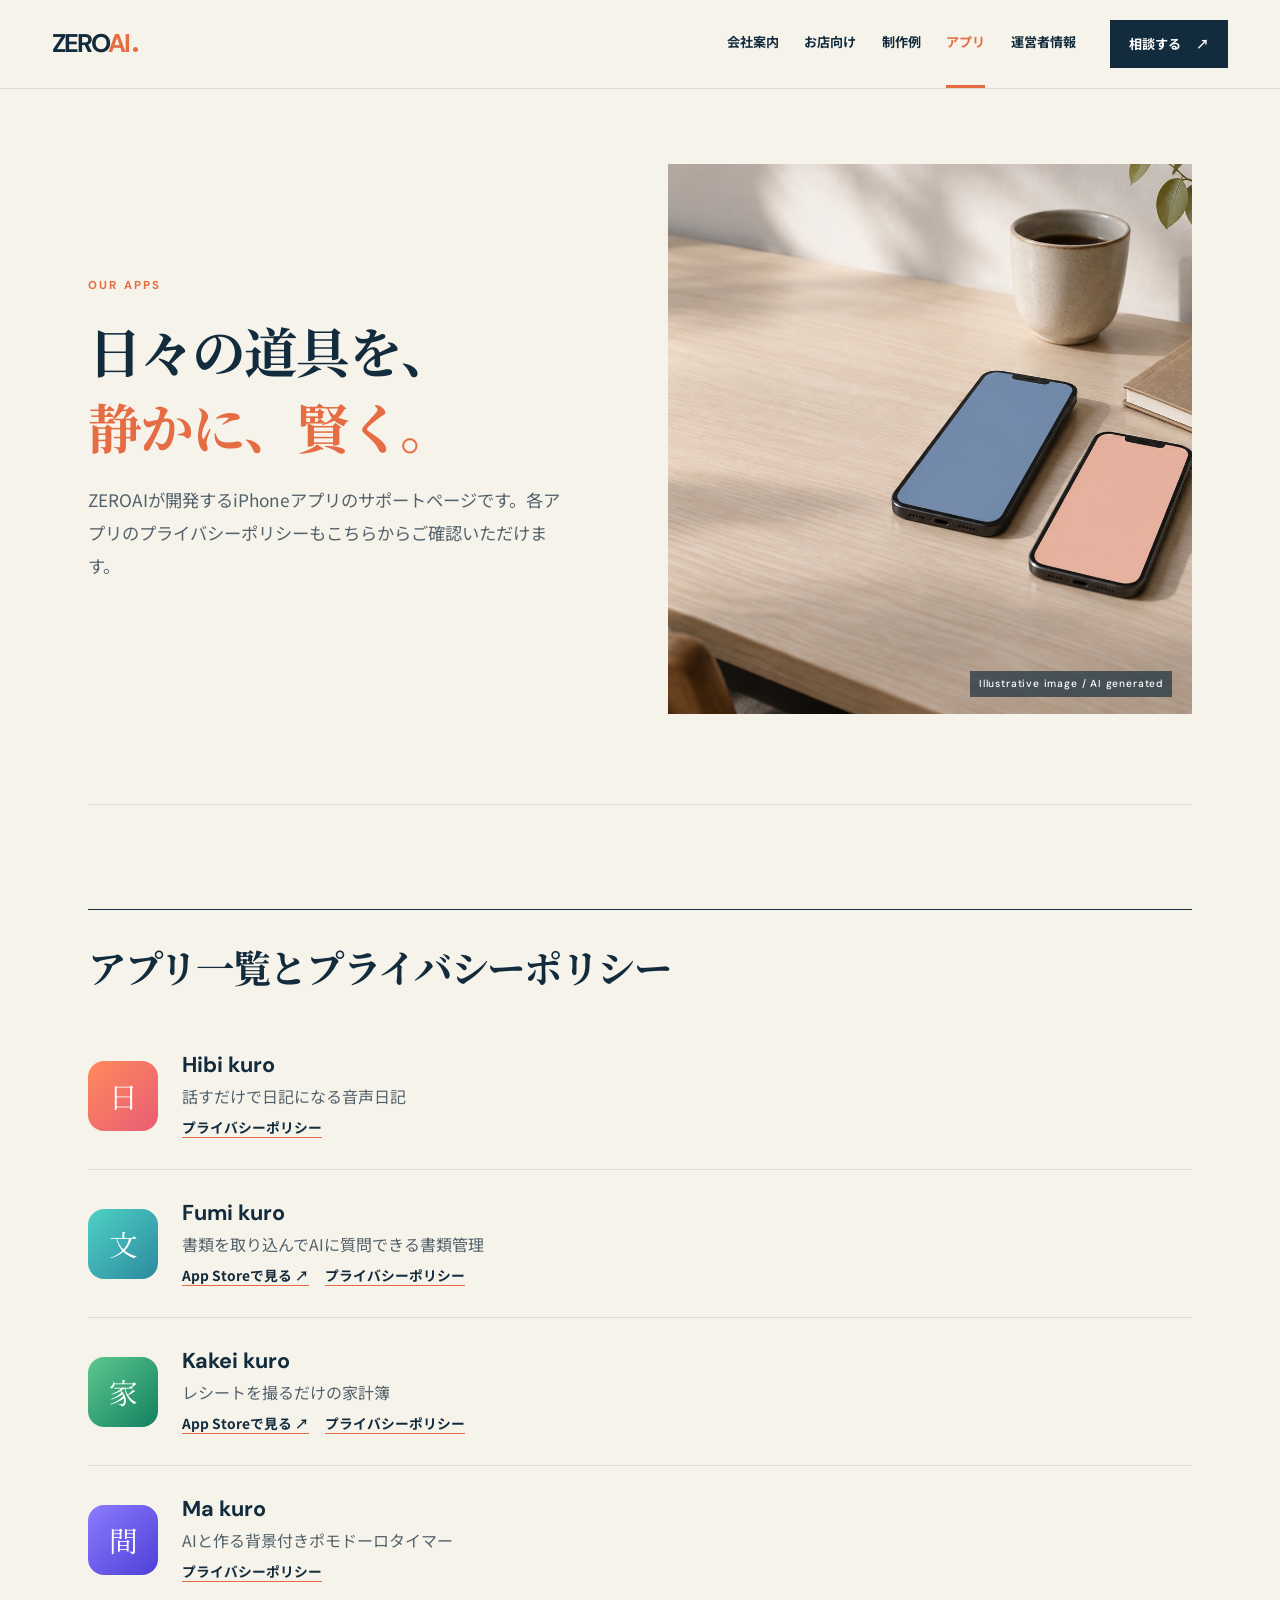
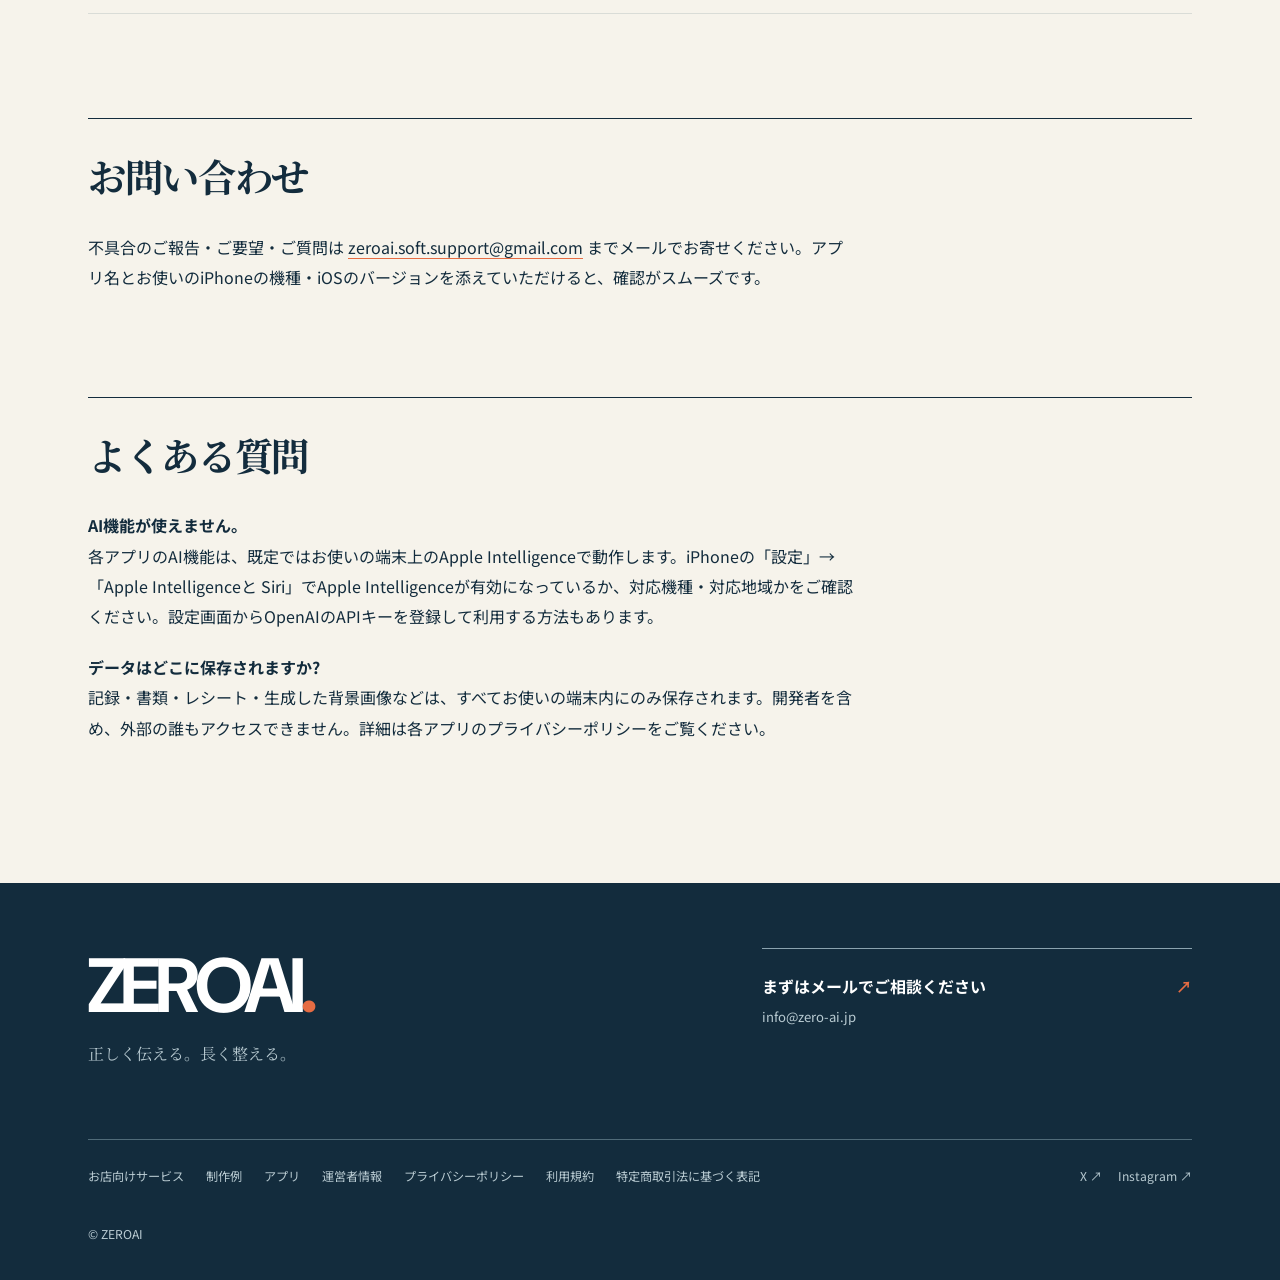
==== commit 13ee26ec: "アプリページにKakei kuroのApp Storeリンクを追加 2026-10-02、Kakei kuro(App ID 6813401299)を手動リリースし公開。 Fumiに続く2本目。リンク" ====
--- a/apps/index.html
+++ b/apps/index.html
@@ -7,7 +7,7 @@
   <div class="apps">
     <div class="app"><div class="badge" style="background:linear-gradient(135deg,#ff8a5c,#e85d75)">日</div><div><strong>Hibi kuro</strong><span>話すだけで日記になる音声日記</span><br><a href="../hibi/privacy.html">プライバシーポリシー</a></div></div>
     <div class="app"><div class="badge" style="background:linear-gradient(135deg,#4fd1c5,#2b8a9e)">文</div><div><strong>Fumi kuro</strong><span>書類を取り込んでAIに質問できる書類管理</span><br><a href="https://apps.apple.com/jp/app/fumi-kuro/id6813400986">App Storeで見る ↗</a>　<a href="../fumi/privacy.html">プライバシーポリシー</a></div></div>
-    <div class="app"><div class="badge" style="background:linear-gradient(135deg,#5ec98f,#127f5f)">家</div><div><strong>Kakei kuro</strong><span>レシートを撮るだけの家計簿</span><br><a href="../kakei/privacy.html">プライバシーポリシー</a></div></div>
+    <div class="app"><div class="badge" style="background:linear-gradient(135deg,#5ec98f,#127f5f)">家</div><div><strong>Kakei kuro</strong><span>レシートを撮るだけの家計簿</span><br><a href="https://apps.apple.com/jp/app/kakei-kuro/id6813401299">App Storeで見る ↗</a>　<a href="../kakei/privacy.html">プライバシーポリシー</a></div></div>
     <div class="app"><div class="badge" style="background:linear-gradient(135deg,#8b7cff,#4f3fd6)">間</div><div><strong>Ma kuro</strong><span>AIと作る背景付きポモドーロタイマー</span><br><a href="../ma/privacy.html">プライバシーポリシー</a></div></div>
   </div>
 
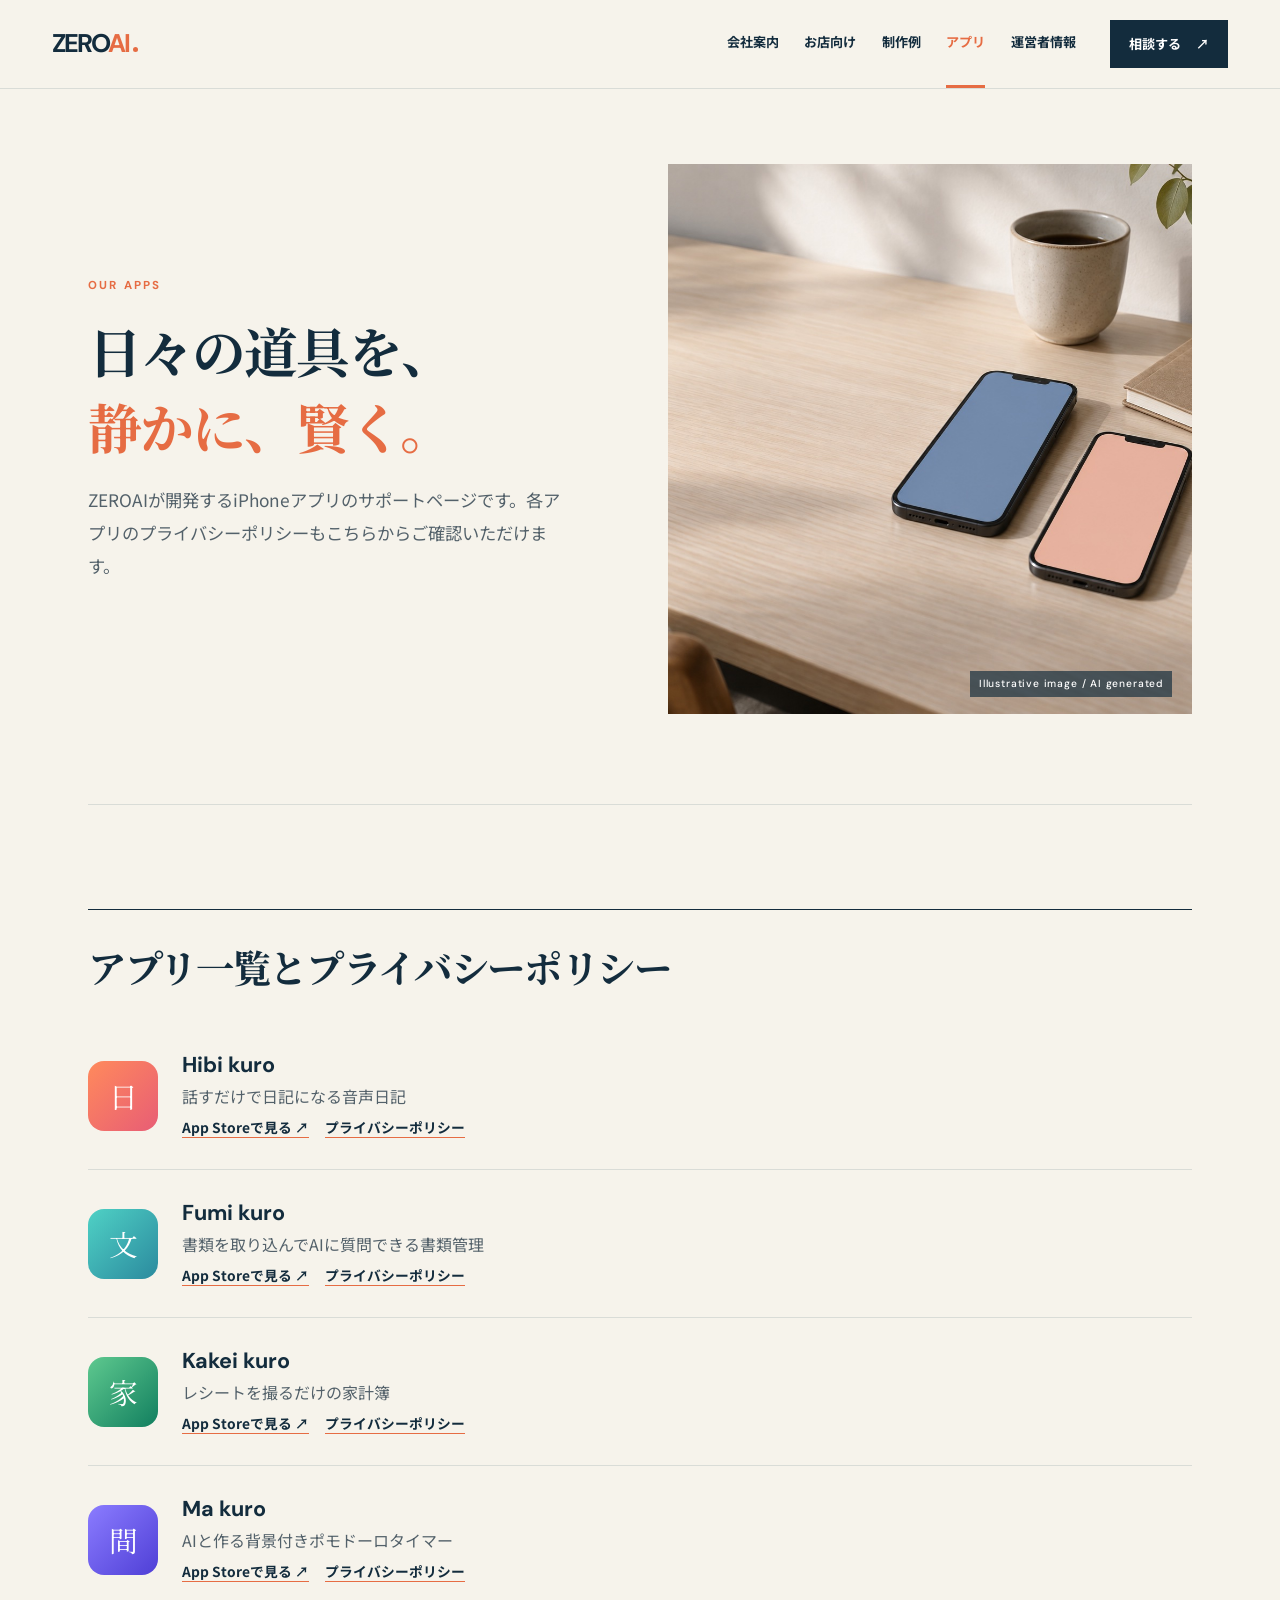
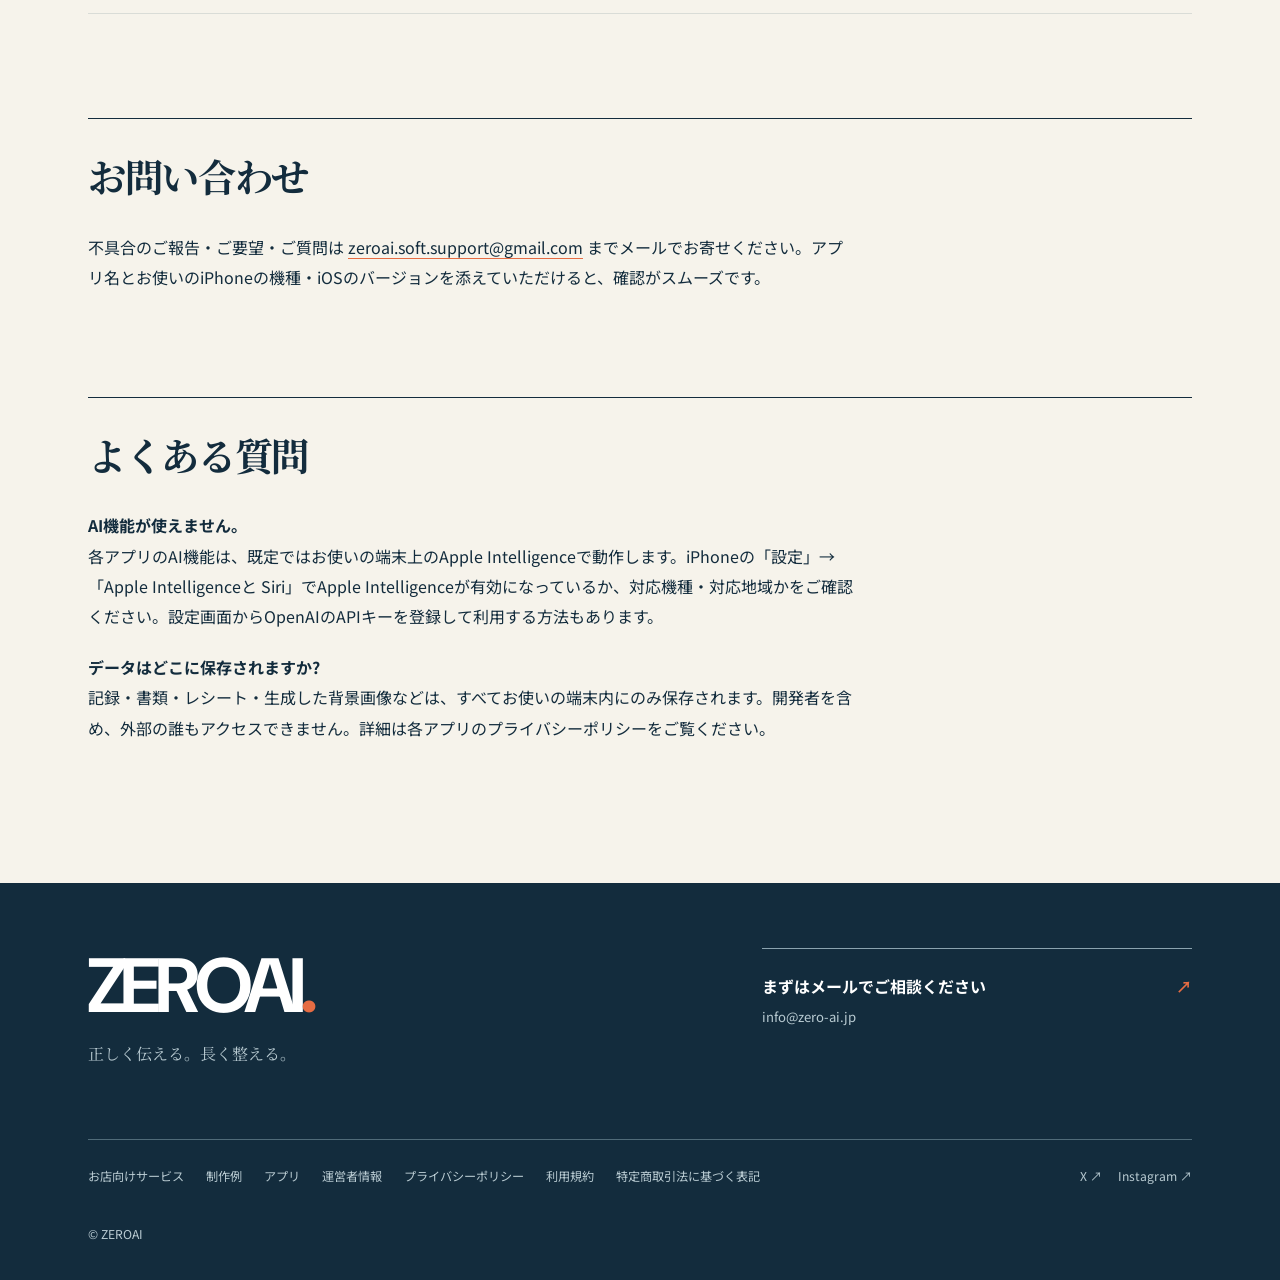
==== commit 32559e74: "アプリ4本すべてにApp Storeリンクを掲載 2026-10-02、Hibi kuro / Ma kuro も公開され、4本すべてが READY_FOR_SALE に。 Fumi / Kakei " ====
--- a/apps/index.html
+++ b/apps/index.html
@@ -5,10 +5,10 @@
 
   <h2>アプリ一覧とプライバシーポリシー</h2>
   <div class="apps">
-    <div class="app"><div class="badge" style="background:linear-gradient(135deg,#ff8a5c,#e85d75)">日</div><div><strong>Hibi kuro</strong><span>話すだけで日記になる音声日記</span><br><a href="../hibi/privacy.html">プライバシーポリシー</a></div></div>
+    <div class="app"><div class="badge" style="background:linear-gradient(135deg,#ff8a5c,#e85d75)">日</div><div><strong>Hibi kuro</strong><span>話すだけで日記になる音声日記</span><br><a href="https://apps.apple.com/jp/app/hibi-kuro/id6813400125">App Storeで見る ↗</a>　<a href="../hibi/privacy.html">プライバシーポリシー</a></div></div>
     <div class="app"><div class="badge" style="background:linear-gradient(135deg,#4fd1c5,#2b8a9e)">文</div><div><strong>Fumi kuro</strong><span>書類を取り込んでAIに質問できる書類管理</span><br><a href="https://apps.apple.com/jp/app/fumi-kuro/id6813400986">App Storeで見る ↗</a>　<a href="../fumi/privacy.html">プライバシーポリシー</a></div></div>
     <div class="app"><div class="badge" style="background:linear-gradient(135deg,#5ec98f,#127f5f)">家</div><div><strong>Kakei kuro</strong><span>レシートを撮るだけの家計簿</span><br><a href="https://apps.apple.com/jp/app/kakei-kuro/id6813401299">App Storeで見る ↗</a>　<a href="../kakei/privacy.html">プライバシーポリシー</a></div></div>
-    <div class="app"><div class="badge" style="background:linear-gradient(135deg,#8b7cff,#4f3fd6)">間</div><div><strong>Ma kuro</strong><span>AIと作る背景付きポモドーロタイマー</span><br><a href="../ma/privacy.html">プライバシーポリシー</a></div></div>
+    <div class="app"><div class="badge" style="background:linear-gradient(135deg,#8b7cff,#4f3fd6)">間</div><div><strong>Ma kuro</strong><span>AIと作る背景付きポモドーロタイマー</span><br><a href="https://apps.apple.com/jp/app/ma-kuro/id6814006230">App Storeで見る ↗</a>　<a href="../ma/privacy.html">プライバシーポリシー</a></div></div>
   </div>
 
   <h2>お問い合わせ</h2>
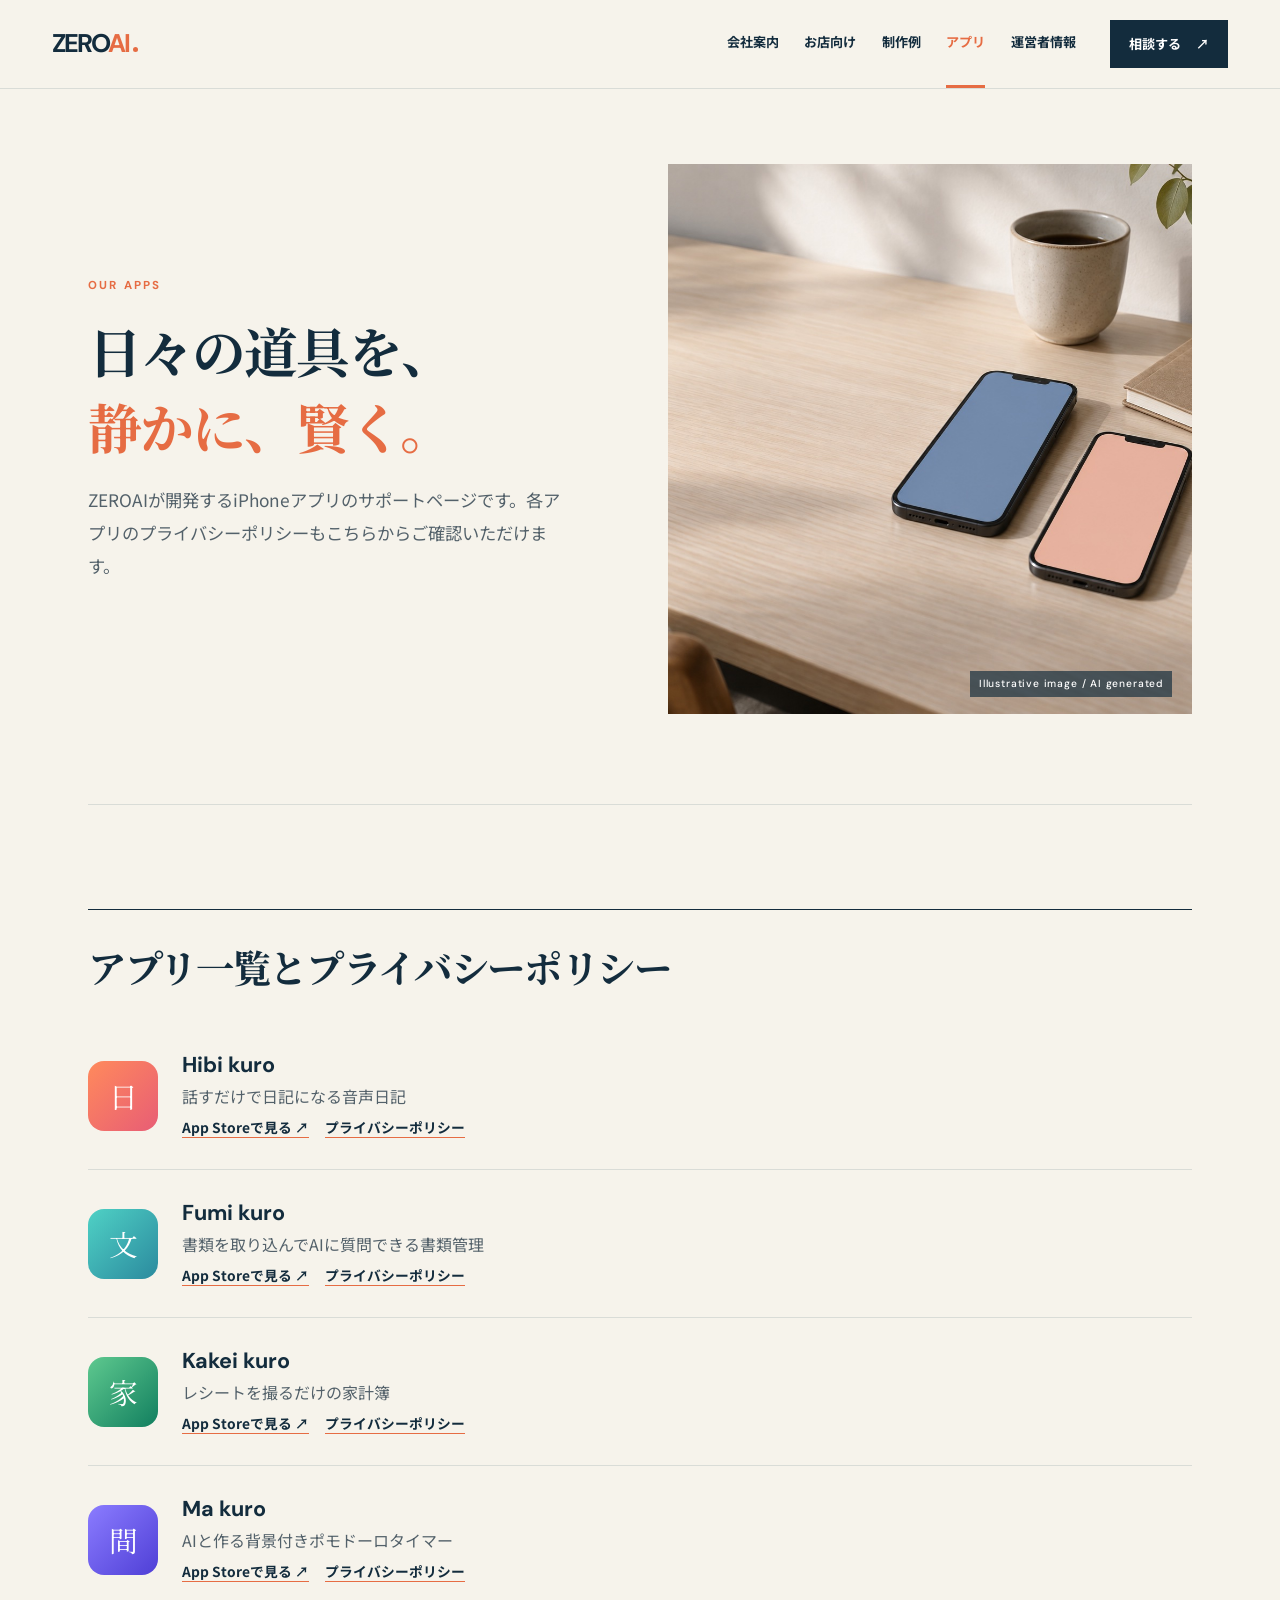
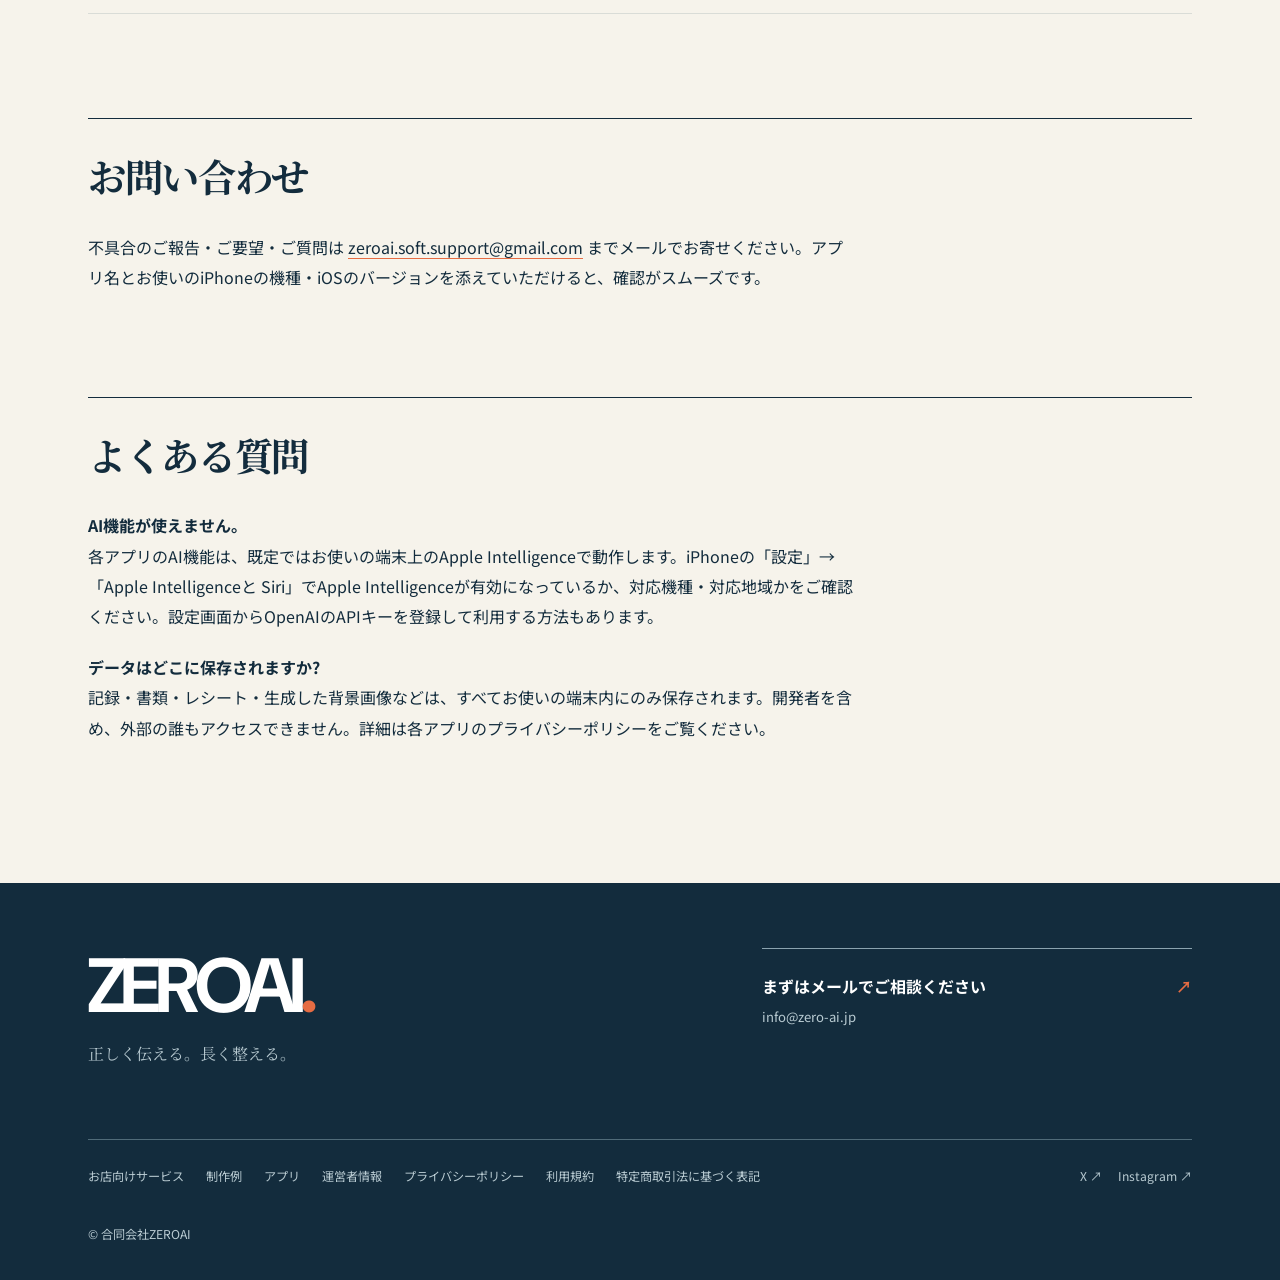
==== commit dc129f18: "フッターの著作権表記を合同会社ZEROAIに変更 Co-Authored-By: Claude Sonnet 5.5 <noreply@anthropic.com>" ====
--- a/apps/index.html
+++ b/apps/index.html
@@ -19,4 +19,4 @@
   <p><strong>データはどこに保存されますか?</strong><br>記録・書類・レシート・生成した背景画像などは、すべてお使いの端末内にのみ保存されます。開発者を含め、外部の誰もアクセスできません。詳細は各アプリのプライバシーポリシーをご覧ください。</p>
 
   
-</main><footer class="site-footer"><div class="footer-upper"><div><a class="footer-mark" href="../index.html">ZEROAI<span class="mark-dot">.</span></a><p>正しく伝える。長く整える。</p></div><a class="footer-mail" href="mailto:info@zero-ai.jp">まずはメールでご相談ください <span aria-hidden="true">↗</span><small>info@zero-ai.jp</small></a></div><div class="footer-lower"><nav aria-label="フッターナビゲーション"><a href="../meo/index.html">お店向けサービス</a><a href="../works/index.html">制作例</a><a href="../apps/index.html">アプリ</a><a href="../info/index.html">運営者情報</a><a href="../privacy/index.html">プライバシーポリシー</a><a href="../terms/index.html">利用規約</a><a href="../law/index.html">特定商取引法に基づく表記</a></nav><div class="footer-social"><a href="https://x.com/ZEROAIWEB" target="_blank" rel="me noopener">X ↗</a><a href="https://www.instagram.com/zeroaiinfo/" target="_blank" rel="me noopener">Instagram ↗</a></div><span class="copyright">© ZEROAI</span></div></footer></body></html>
+</main><footer class="site-footer"><div class="footer-upper"><div><a class="footer-mark" href="../index.html">ZEROAI<span class="mark-dot">.</span></a><p>正しく伝える。長く整える。</p></div><a class="footer-mail" href="mailto:info@zero-ai.jp">まずはメールでご相談ください <span aria-hidden="true">↗</span><small>info@zero-ai.jp</small></a></div><div class="footer-lower"><nav aria-label="フッターナビゲーション"><a href="../meo/index.html">お店向けサービス</a><a href="../works/index.html">制作例</a><a href="../apps/index.html">アプリ</a><a href="../info/index.html">運営者情報</a><a href="../privacy/index.html">プライバシーポリシー</a><a href="../terms/index.html">利用規約</a><a href="../law/index.html">特定商取引法に基づく表記</a></nav><div class="footer-social"><a href="https://x.com/ZEROAIWEB" target="_blank" rel="me noopener">X ↗</a><a href="https://www.instagram.com/zeroaiinfo/" target="_blank" rel="me noopener">Instagram ↗</a></div><span class="copyright">© 合同会社ZEROAI</span></div></footer></body></html>
